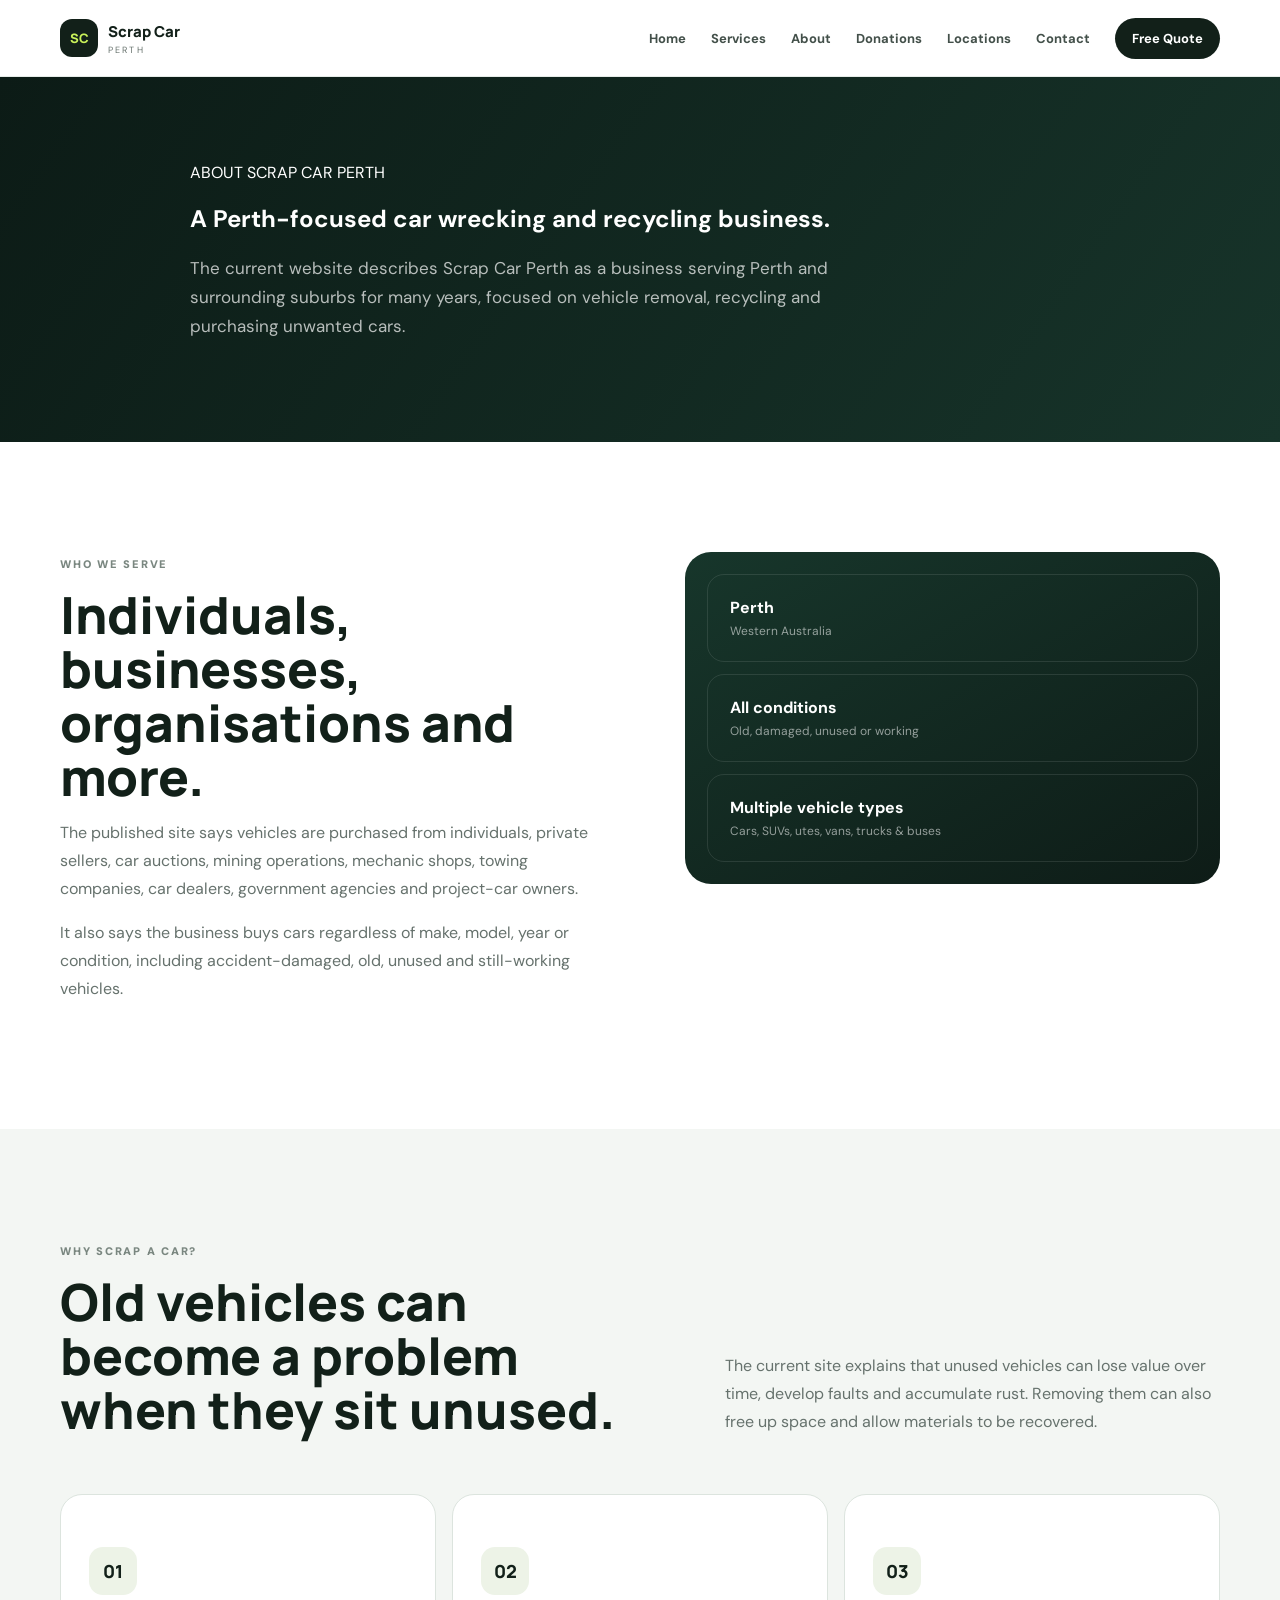
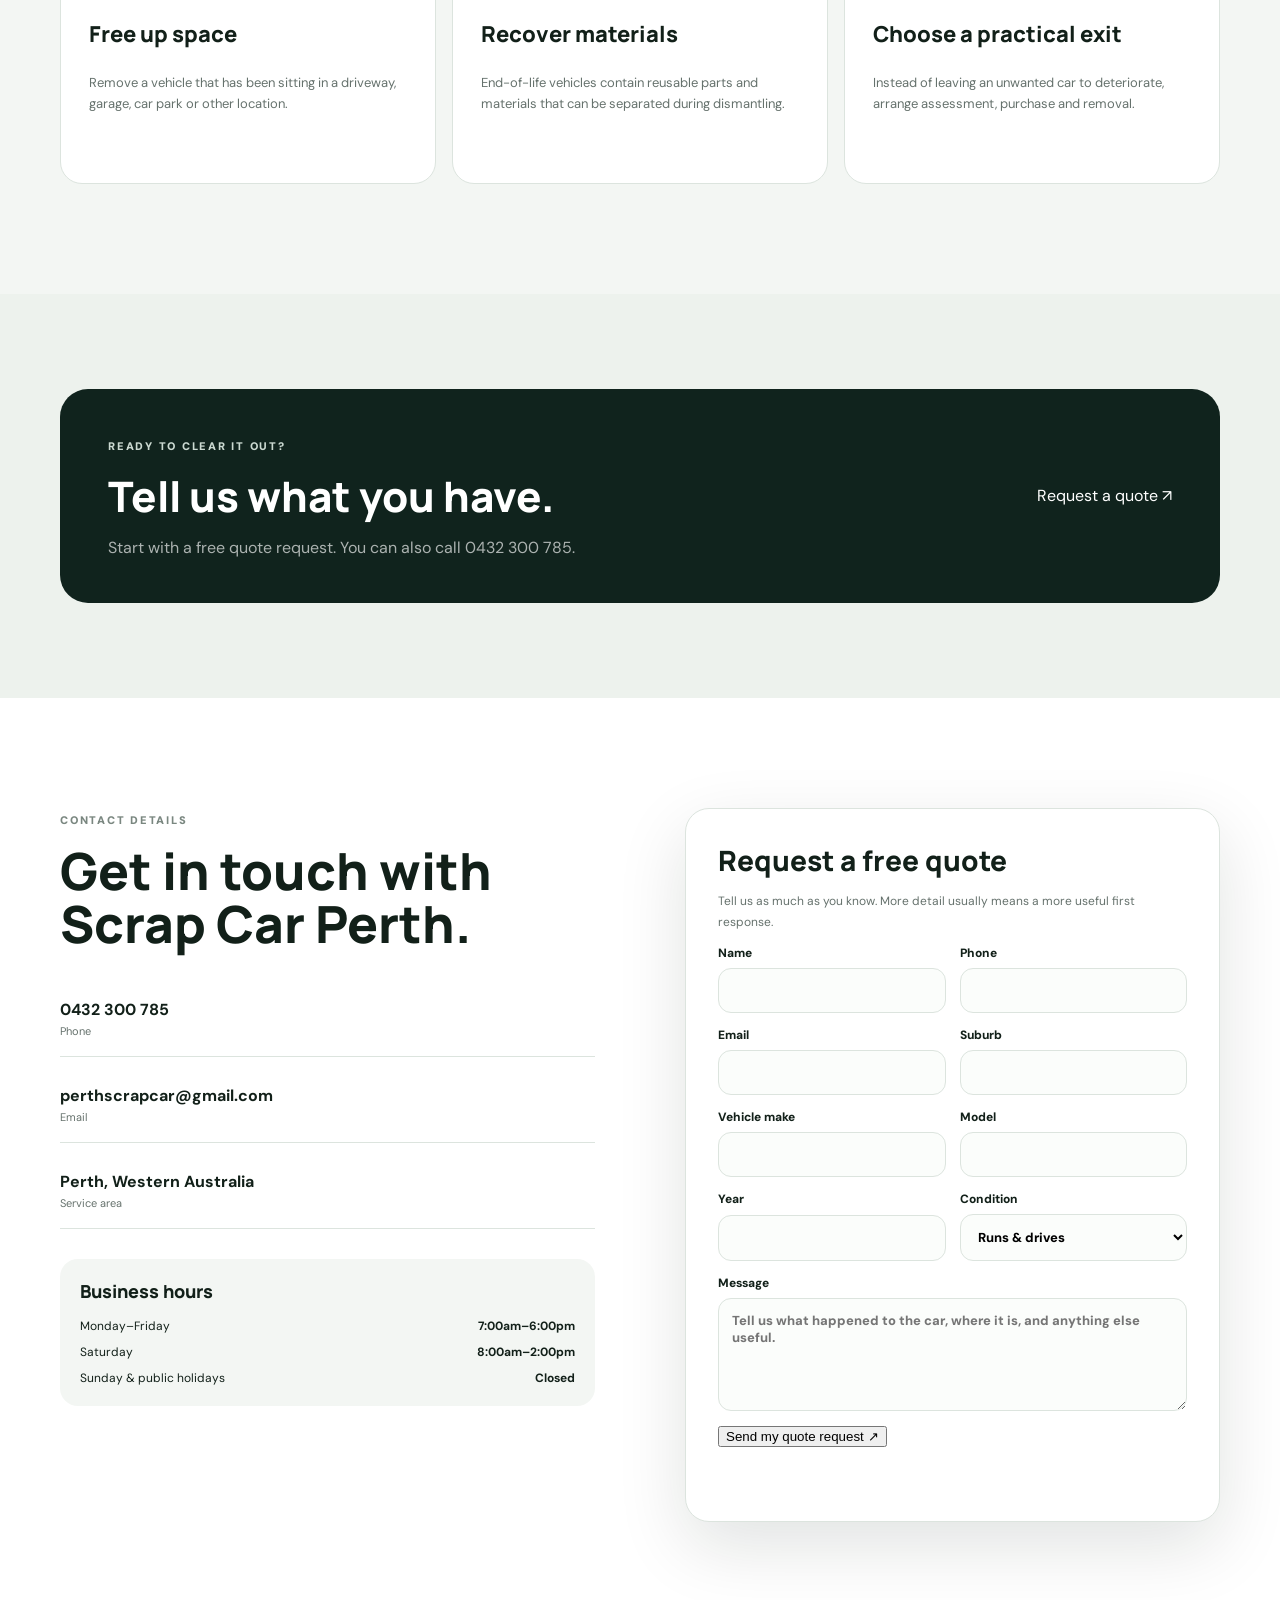
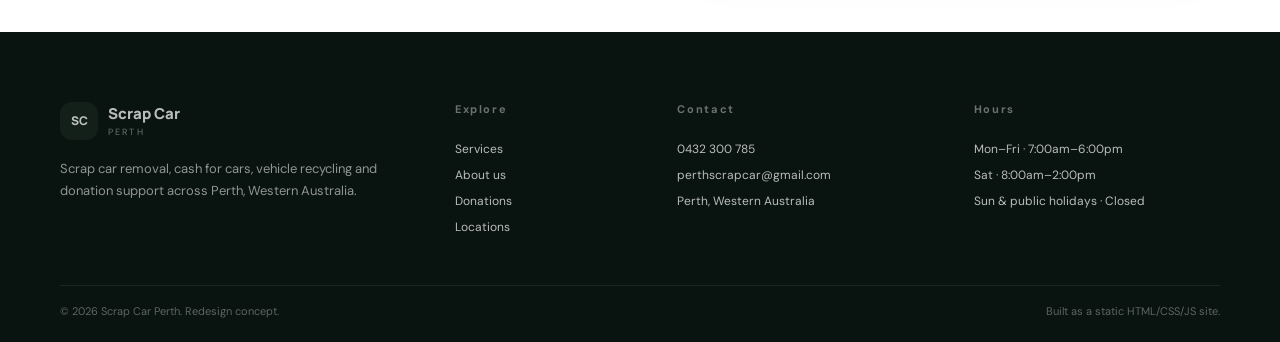
==== about.html @ 8a004c2f "Initial commit: Scrap Car Perth website Static multi-page site for cash-for-cars and car removal ser" ====
<!doctype html>
<html lang="en-AU">

<head>
    <meta charset="UTF-8">
    <meta name="viewport" content="width=device-width, initial-scale=1.0">
    <meta name="theme-color" content="#0f1d18">
    <link rel="preconnect" href="https://fonts.googleapis.com">
    <link rel="preconnect" href="https://fonts.gstatic.com" crossorigin>
    <link
        href="https://fonts.googleapis.com/css2?family=DM+Sans:wght@400;500;600;700&family=Manrope:wght@600;700;800&display=swap"
        rel="stylesheet">
    <link rel="stylesheet" href="styles.css">
    <title>About | Scrap Car Perth</title>
</head>

<body>
    <header class="header">
        <div class="container nav-wrap"><a class="logo" href="index.html"><span
                    class="logo-mark">SC</span><span><strong>Scrap Car</strong><small>PERTH</small></span></a><button
                class="menu-toggle" aria-label="Open navigation"
                aria-expanded="false"><span></span><span></span><span></span></button>
            <nav class="nav"><a href="index.html">Home</a><a href="services.html">Services</a><a
                    href="about.html">About</a><a href="donations.html">Donations</a><a
                    href="locations.html">Locations</a><a href="contact.html">Contact</a><a class="nav-cta"
                    href="contact.html#quote">Free Quote</a></nav>
        </div>
    </header>
    <section class="page-hero compact-hero">
        <div class="container page-hero-inner"><span class="kicker">ABOUT SCRAP CAR PERTH</span>
            <h1>A Perth-focused car wrecking and recycling business.</h1>
            <p>The current website describes Scrap Car Perth as a business serving Perth and surrounding suburbs for
                many years, focused on vehicle removal, recycling and purchasing unwanted cars.</p>
        </div>
    </section>
    <section class="section">
        <div class="container about-layout">
            <div><span class="eyebrow">WHO WE SERVE</span>
                <h2>Individuals, businesses, organisations and more.</h2>
                <p>The published site says vehicles are purchased from individuals, private sellers, car auctions,
                    mining operations, mechanic shops, towing companies, car dealers, government agencies and
                    project-car owners.</p>
                <p>It also says the business buys cars regardless of make, model, year or condition, including
                    accident-damaged, old, unused and still-working vehicles.</p>
            </div>
            <div class="about-card">
                <div class="mini-stat"><b>Perth</b><span>Western Australia</span></div>
                <div class="mini-stat"><b>All conditions</b><span>Old, damaged, unused or working</span></div>
                <div class="mini-stat"><b>Multiple vehicle types</b><span>Cars, SUVs, utes, vans, trucks & buses</span>
                </div>
            </div>
        </div>
    </section>
    <section class="section alt">
        <div class="container">
            <div class="section-head">
                <div><span class="eyebrow">WHY SCRAP A CAR?</span>
                    <h2>Old vehicles can become a problem when they sit unused.</h2>
                </div>
                <p>The current site explains that unused vehicles can lose value over time, develop faults and
                    accumulate rust. Removing them can also free up space and allow materials to be recovered.</p>
            </div>
            <div class="cards three">
                <article class="card reveal">
                    <div class="card-icon">01</div>
                    <h3>Free up space</h3>
                    <p>Remove a vehicle that has been sitting in a driveway, garage, car park or other location.</p>
                </article>
                <article class="card reveal delay-1">
                    <div class="card-icon">02</div>
                    <h3>Recover materials</h3>
                    <p>End-of-life vehicles contain reusable parts and materials that can be separated during
                        dismantling.</p>
                </article>
                <article class="card reveal delay-2">
                    <div class="card-icon">03</div>
                    <h3>Choose a practical exit</h3>
                    <p>Instead of leaving an unwanted car to deteriorate, arrange assessment, purchase and removal.</p>
                </article>
            </div>
        </div>
    </section>
    <section class="quote-callout">
        <div class="container callout">
            <div><span class="eyebrow light">READY TO CLEAR IT OUT?</span>
                <h2>Tell us what you have.</h2>
                <p>Start with a free quote request. You can also call 0432 300 785.</p>
            </div><a class="btn btn-light" href="contact.html#quote">Request a quote <span>↗</span></a>
        </div>
    </section>
    <section class="section" id="quote">
        <div class="container contact-layout">
            <div><span class="eyebrow">CONTACT DETAILS</span>
                <h2>Get in touch with Scrap Car Perth.</h2>
                <div class="contact-card-list"><a href="tel:+61432300785"><b>0432 300 785</b><span>Phone</span></a><a
                        href="mailto:perthscrapcar@gmail.com"><b>perthscrapcar@gmail.com</b><span>Email</span></a>
                    <div><b>Perth, Western Australia</b><span>Service area</span></div>
                </div>
                <div class="hours-card">
                    <h3>Business hours</h3>
                    <div><span>Monday–Friday</span><b>7:00am–6:00pm</b></div>
                    <div><span>Saturday</span><b>8:00am–2:00pm</b></div>
                    <div><span>Sunday & public holidays</span><b>Closed</b></div>
                </div>
            </div>
            <form class="form-card" action="https://formspree.io/f/meajkddd" method="POST"><input type="hidden"
                    name="form_type" value="Free quote">
                <h3>Request a free quote</h3>
                <p class="small">Tell us as much as you know. More detail usually means a more useful first response.
                </p>
                <div class="form-row"><label>Name<input required name="name"
                            autocomplete="name"></label><label>Phone<input required name="phone"
                            autocomplete="tel"></label></div>
                <div class="form-row"><label>Email<input type="email" name="email"
                            autocomplete="email"></label><label>Suburb<input required name="suburb"
                            autocomplete="address-level2"></label></div>
                <div class="form-row"><label>Vehicle make<input required name="make"></label><label>Model<input required
                            name="model"></label></div>
                <div class="form-row"><label>Year<input name="year" inputmode="numeric"></label><label>Condition<select
                            name="condition">
                            <option>Runs & drives</option>
                            <option>Runs but needs work</option>
                            <option>Does not run</option>
                            <option>Accident damaged</option>
                            <option>Scrap / end of life</option>
                            <option>Not sure</option>
                        </select></label></div><label>Message<textarea name="message" rows="5"
                        placeholder="Tell us what happened to the car, where it is, and anything else useful."></textarea></label><button
                    class="btn btn-primary submit-btn" type="submit">Send my quote request <span>↗</span></button>
                <p class="form-status" aria-live="polite"></p>
            </form>
        </div>
    </section>
    <footer class="footer">
        <div class="container footer-grid">
            <div><a class="logo footer-logo" href="index.html"><span class="logo-mark">SC</span><span><strong>Scrap
                            Car</strong><small>PERTH</small></span></a>
                <p>Scrap car removal, cash for cars, vehicle recycling and donation support across Perth, Western
                    Australia.</p>
            </div>
            <div>
                <h4>Explore</h4><a href="services.html">Services</a><a href="about.html">About us</a><a
                    href="donations.html">Donations</a><a href="locations.html">Locations</a>
            </div>
            <div>
                <h4>Contact</h4><a href="tel:+61432300785">0432 300 785</a><a
                    href="mailto:perthscrapcar@gmail.com">perthscrapcar@gmail.com</a><span>Perth, Western
                    Australia</span>
            </div>
            <div>
                <h4>Hours</h4><span>Mon–Fri · 7:00am–6:00pm</span><span>Sat · 8:00am–2:00pm</span><span>Sun & public
                    holidays · Closed</span>
            </div>
        </div>
        <div class="container footer-bottom"><span>© 2026 Scrap Car Perth. Redesign concept.</span><span>Built as a
                static HTML/CSS/JS site.</span></div>
    </footer>
    <div class="toast" id="toast"></div>
    <script src="script.js"></script>
</body>

</html>
---- styles.css ----
:root {
    --ink: #122019;
    --muted: #66726d;
    --line: #dce4de;
    --soft: #f3f6f3;
    --dark: #0c1814;
    --lime: #c9f15a;
    --accent: #ff6b35;
    --white: #fff;
    --shadow: 0 24px 70px rgba(12, 24, 20, .12)
}

* {
    box-sizing: border-box
}

html {
    scroll-behavior: smooth
}

body {
    margin: 0;
    font-family: "DM Sans", sans-serif;
    color: var(--ink);
    background: #fff
}

a {
    color: inherit;
    text-decoration: none
}

.container {
    width: min(1160px, calc(100% - 40px));
    margin: auto
}

.header {
    position: sticky;
    top: 0;
    z-index: 50;
    background: rgba(255, 255, 255, .9);
    backdrop-filter: blur(18px);
    border-bottom: 1px solid rgba(220, 228, 222, .7)
}

.nav-wrap {
    height: 76px;
    display: flex;
    align-items: center;
    justify-content: space-between
}

.logo {
    display: flex;
    align-items: center;
    gap: 10px
}

.logo-mark {
    width: 38px;
    height: 38px;
    border-radius: 12px;
    display: grid;
    place-items: center;
    background: var(--ink);
    color: var(--lime);
    font-family: Manrope;
    font-size: 13px;
    font-weight: 800
}

.logo strong,
.logo small {
    display: block
}

.logo strong {
    font: 800 15px Manrope
}

.logo small {
    font-size: 9px;
    letter-spacing: .24em;
    color: #68736e;
    margin-top: 2px
}

.nav {
    display: flex;
    align-items: center;
    gap: 25px;
    font-size: 13px;
    font-weight: 700
}

.nav a {
    color: #43504a
}

.nav a:hover {
    color: var(--ink)
}

.nav-cta {
    padding: 12px 17px;
    border-radius: 999px;
    background: var(--ink) !important;
    color: #fff !important
}

.menu-toggle {
    display: none;
    background: none;
    border: 0
}

.menu-toggle span {
    display: block;
    width: 25px;
    height: 2px;
    background: var(--ink);
    margin: 5px 0
}

/* =========================================================
   HERO SLIDER - FINAL
========================================================= */

.hero-slider {
    position: relative;
    width: 100%;
    height: 720px;
    min-height: 680px;
    overflow: hidden;
    isolation: isolate;
}

/* The layer containing all slides */
.hero-slider .slides {
    position: absolute;
    inset: 0;
    width: 100%;
    height: 100%;
}

/* Individual slides */
.hero-slider .slide {
    position: absolute !important;
    inset: 0;

    width: 100%;
    height: 100%;

    display: flex;
    align-items: center;

    opacity: 0;
    visibility: hidden;
    pointer-events: none;

    z-index: 1;

    background-image:
        linear-gradient(
            90deg,
            rgba(5, 18, 14, 0.88) 0%,
            rgba(5, 18, 14, 0.68) 42%,
            rgba(5, 18, 14, 0.28) 100%
        ),
        var(--bg);

    background-size: cover;
    background-position: center;
    background-repeat: no-repeat;

    transition:
        opacity 1s ease,
        visibility 1s ease;
}

/* Active slide */
.hero-slider .slide.active {
    opacity: 1;
    visibility: visible;
    pointer-events: auto;
    z-index: 2;
}


/* =========================================================
   HERO CONTENT
========================================================= */

.hero-slider .hero-content {
    position: relative;
    z-index: 5;

    width: min(1160px, calc(100% - 40px));

    padding-top: 100px;
    padding-bottom: 120px;

    color: #fff;
}

.hero-slider .kicker {
    display: inline-block;

    margin-bottom: 8px;

    color: rgba(255,255,255,.82);

    font-size: 11px;
    font-weight: 800;
    letter-spacing: .18em;
    text-transform: uppercase;
}

.hero-slider .hero-content h1 {
    max-width: 900px;

    margin: 20px 0;

    color: #fff;

    font: 800 clamp(48px, 6vw, 82px)/.98 Manrope, sans-serif;

    letter-spacing: -.045em;
}

.hero-slider .hero-content h1 em {
    color: var(--lime);
    font-style: normal;
}

.hero-slider .hero-content p {
    max-width: 700px;

    margin: 0;

    color: rgba(255,255,255,.78);

    font-size: 17px;
    line-height: 1.75;
}


/* =========================================================
   HERO CTA BUTTONS
========================================================= */

.hero-slider .hero-actions {
    display: flex;
    align-items: center;
    flex-wrap: wrap;

    gap: 12px;

    margin-top: 30px;
}

.hero-slider .hero-actions .btn {
    min-height: 50px;
}

.hero-slider .btn-primary {
    background: var(--lime);
    color: #102015;
    border-color: var(--lime);
}

.hero-slider .btn-primary:hover {
    background: #dcff7a;
    border-color: #dcff7a;
}

.hero-slider .btn-outline {
    color: #fff;

    border-color: rgba(255,255,255,.35);

    background: rgba(255,255,255,.08);

    backdrop-filter: blur(8px);
}

.hero-slider .btn-outline:hover {
    background: rgba(255,255,255,.16);
    border-color: rgba(255,255,255,.65);
}


/* =========================================================
   BOTTOM SLIDER CONTROLS
========================================================= */

.hero-slider .slider-controls {
    position: absolute;

    left: 50%;
    bottom: 30px;

    transform: translateX(-50%);

    width: min(1160px, calc(100% - 40px));

    z-index: 20;

    display: flex;
    align-items: center;

    gap: 12px;
}


/* Arrow buttons */

.hero-slider .slider-controls > button {
    width: 46px;
    height: 46px;

    flex: 0 0 46px;

    display: grid;
    place-items: center;

    padding: 0;

    border: 1px solid rgba(255,255,255,.35);
    border-radius: 50%;

    background: rgba(0,0,0,.28);

    color: #fff;

    font-size: 18px;
    line-height: 1;

    cursor: pointer;

    backdrop-filter: blur(10px);

    transition:
        transform .25s ease,
        background .25s ease,
        border-color .25s ease,
        color .25s ease;
}

.hero-slider .slider-controls > button:hover {
    transform: scale(1.08);

    background: var(--lime);

    border-color: var(--lime);

    color: var(--ink);
}

.hero-slider .slider-controls > button:active {
    transform: scale(.94);
}


/* =========================================================
   DOTS
========================================================= */

.hero-slider .dots {
    display: flex;
    align-items: center;
    gap: 7px;
}

.hero-slider .dots .dot {
    width: 28px !important;
    height: 4px !important;

    min-width: 28px;

    padding: 0;

    border: 0 !important;

    border-radius: 999px !important;

    background: rgba(255,255,255,.3) !important;

    cursor: pointer;

    opacity: 1;

    transition:
        width .3s ease,
        background .3s ease,
        opacity .3s ease;
}

.hero-slider .dots .dot:hover {
    background: rgba(255,255,255,.65) !important;
}

.hero-slider .dots .dot.active {
    width: 46px !important;

    background: var(--lime) !important;
}


/* =========================================================
   SLIDE COUNTER
========================================================= */

.hero-slider .slide-count {
    margin-left: auto;

    color: rgba(255,255,255,.6);

    font-size: 12px;

    letter-spacing: .08em;
}

.hero-slider .slide-count b {
    color: #fff;
    font-weight: 800;
}


/* =========================================================
   SUBTLE IMAGE ZOOM
========================================================= */

.hero-slider .slide.active {
    animation: heroFadeIn 1s ease both;
}

@keyframes heroFadeIn {
    from {
        opacity: 0;
        transform: scale(1.015);
    }

    to {
        opacity: 1;
        transform: scale(1);
    }
}


/* =========================================================
   MOBILE
========================================================= */

@media (max-width: 768px) {

    .hero-slider {
        height: 700px;
        min-height: 700px;
    }

    .hero-slider .slide {
        background-position: center;
    }

    .hero-slider .hero-content {
        padding-top: 90px;
        padding-bottom: 130px;
    }

    .hero-slider .hero-content h1 {
        max-width: 620px;

        font-size: clamp(42px, 11vw, 62px);

        letter-spacing: -.04em;
    }

    .hero-slider .hero-content p {
        font-size: 15px;
        line-height: 1.65;
    }

    .hero-slider .slider-controls {
        bottom: 22px;
    }

    .hero-slider .slider-controls > button {
        width: 40px;
        height: 40px;

        flex-basis: 40px;
    }

    .hero-slider .dots .dot {
        width: 20px !important;
        min-width: 20px;
    }

    .hero-slider .dots .dot.active {
        width: 34px !important;
    }
}

.slide-count {
    margin-left: 12px;
    font-size: 11px;
    color: rgba(255, 255, 255, .65)
}

.trust-band {
    background: var(--lime)
}

.trust-grid {
    display: grid;
    grid-template-columns: repeat(4, 1fr);
    padding: 21px 0
}

.trust-grid>div {
    padding: 4px 18px;
    border-right: 1px solid rgba(18, 32, 25, .14)
}

.trust-grid>div:last-child {
    border: 0
}

.trust-grid b,
.trust-grid span {
    display: block
}

.trust-grid b {
    font: 800 14px Manrope
}

.trust-grid span {
    font-size: 11px;
    color: #4c5c52;
    margin-top: 4px
}

.section {
    padding: 110px 0
}

.section.alt {
    background: var(--soft)
}

.section-head {
    display: grid;
    grid-template-columns: 1.1fr .9fr;
    gap: 60px;
    align-items: end;
    margin-bottom: 42px
}

.section-head h2,
.split-copy h2,
.donation-home h2,
.form-intro h2,
.contact-layout h2,
.about-layout h2,
.donation-copy h2 {
    font: 800 clamp(36px, 4vw, 55px)/1.05 Manrope;
    margin: 15px 0
}

.section-head p,
.split-copy p,
.donation-home p,
.contact-layout p,
.about-layout p,
.donation-copy p {
    color: var(--muted);
    line-height: 1.75
}

.eyebrow {
    font-size: 11px;
    letter-spacing: .16em;
    font-weight: 900;
    color: #7a8780
}

.eyebrow.light {
    color: #cbd9d1
}

.cards {
    display: grid;
    gap: 16px
}

.cards.four {
    grid-template-columns: repeat(4, 1fr)
}

.cards.three {
    grid-template-columns: repeat(3, 1fr)
}

.card {
    padding: 28px;
    border: 1px solid var(--line);
    border-radius: 22px;
    background: #fff;
    min-height: 290px;
    display: flex;
    flex-direction: column;
    transition: .3s
}

.card:hover {
    transform: translateY(-6px);
    box-shadow: var(--shadow)
}

.number {
    font-size: 10px;
    font-weight: 900;
    color: #88938d
}

.card-icon {
    width: 48px;
    height: 48px;
    border-radius: 14px;
    background: #edf3e7;
    display: grid;
    place-items: center;
    font: 800 18px Manrope;
    margin: 24px 0
}

.card h3 {
    font: 800 22px Manrope;
    margin: 0 0 10px
}

.card p {
    font-size: 13px;
    line-height: 1.65;
    color: var(--muted)
}

.card a {
    margin-top: auto;
    font-size: 12px;
    font-weight: 800
}

.feature-split {
    padding: 110px 0
}

.dark {
    background: var(--dark);
    color: #fff
}

.split {
    display: grid;
    grid-template-columns: 1fr 1fr;
    gap: 90px;
    align-items: center
}

.steps {
    display: grid;
    gap: 15px
}

.steps>div {
    padding: 22px;
    border: 1px solid rgba(255, 255, 255, .12);
    border-radius: 18px;
    background: rgba(255, 255, 255, .03);
    display: grid;
    grid-template-columns: 45px 1fr;
    gap: 12px
}

.steps b {
    width: 36px;
    height: 36px;
    display: grid;
    place-items: center;
    border-radius: 12px;
    background: var(--lime);
    color: var(--ink);
    font: 800 12px Manrope
}

.steps strong {
    font: 800 17px Manrope
}

.steps span {
    grid-column: 2;
    color: rgba(255, 255, 255, .55);
    font-size: 12px;
    line-height: 1.55
}

.donation-home {
    display: grid;
    grid-template-columns: 1fr 1fr;
    gap: 90px;
    align-items: center
}

.donation-art {
    height: 420px;
    border-radius: 30px;
    background: radial-gradient(circle at 50% 45%, rgba(201, 241, 90, .25), transparent 35%), linear-gradient(145deg, #10251e, #18352a);
    position: relative;
    overflow: hidden;
    display: grid;
    place-items: center
}

.donation-art .heart,
.heart-large {
    font-size: 120px;
    color: var(--lime);
    text-shadow: 0 0 70px rgba(201, 241, 90, .25);
    animation: pulse 2.8s ease-in-out infinite
}

.donation-art>span {
    position: absolute;
    bottom: 23px;
    left: 23px;
    color: rgba(255, 255, 255, .55);
    font-size: 10px;
    letter-spacing: .18em
}

.faq-home {
    background: var(--soft)
}

.section-head.compact {
    margin-bottom: 26px
}

.text-link {
    font-weight: 800;
    font-size: 13px;
    justify-self: end
}

.faq-grid {
    max-width: 850px
}

.faq-grid details {
    border-top: 1px solid var(--line);
    padding: 22px 0
}

.faq-grid details:last-child {
    border-bottom: 1px solid var(--line)
}

summary {
    cursor: pointer;
    font: 800 17px Manrope;
    list-style: none
}

.faq-grid p {
    color: var(--muted);
    line-height: 1.7;
    font-size: 13px
}

.page-hero {
    padding: 100px 0;
    background: linear-gradient(125deg, #0c1b16, #17342a);
    color: #fff
}

.page-hero-inner {
    max-width: 900px
}

.page-hero p {
    max-width: 720px;
    color: rgba(255, 255, 255, .7);
    font-size: 17px;
    line-height: 1.7
}

.compact-hero {
    padding: 85px 0
}

.service-detail {
    display: grid;
    grid-template-columns: 1fr 1fr;
    gap: 75px;
    align-items: center
}

.service-detail.reverse .service-image {
    order: 2
}

.service-image {
    min-height: 440px;
    border-radius: 28px;
    background-image: linear-gradient(125deg, rgba(11, 25, 19, .18), rgba(11, 25, 19, .52)), var(--bg);
    background-size: cover;
    background-position: center;
    box-shadow: var(--shadow)
}

.service-copy h2 {
    font: 800 44px/1.08 Manrope;
    margin: 15px 0
}

.service-copy p {
    color: var(--muted);
    line-height: 1.75
}

.check-list {
    list-style: none;
    padding: 0;
    display: grid;
    gap: 10px;
    margin: 26px 0 0
}

.check-list li:before {
    content: '✓';
    display: inline-grid;
    place-items: center;
    width: 22px;
    height: 22px;
    border-radius: 50%;
    background: #eaf5c8;
    margin-right: 10px;
    font-size: 11px;
    font-weight: 900
}

.pill-grid {
    display: flex;
    gap: 9px;
    flex-wrap: wrap;
    margin-top: 20px
}

.pill-grid span {
    padding: 10px 13px;
    background: #eef2ee;
    border-radius: 999px;
    font-size: 12px;
    font-weight: 800
}

.pill-grid.big span {
    padding: 14px 18px
}

.process-box,
.quote-callout {
    padding: 95px 0;
    background: #edf2ed
}

.timeline {
    display: grid;
    grid-template-columns: repeat(4, 1fr);
    gap: 14px
}

.timeline>div {
    padding: 25px;
    border-radius: 20px;
    background: #fff;
    border: 1px solid var(--line)
}

.timeline b {
    font: 800 14px Manrope;
    color: #7b897f
}

.timeline h3 {
    font: 800 22px Manrope;
    margin: 35px 0 8px
}

.timeline p {
    margin: 0;
    color: var(--muted);
    font-size: 13px;
    line-height: 1.6
}

.about-layout,
.donation-story,
.contact-layout {
    display: grid;
    grid-template-columns: 1fr 1fr;
    gap: 90px;
    align-items: start
}

.about-layout p {
    max-width: 720px
}

.about-card {
    background: linear-gradient(150deg, #17362b, #0e1c17);
    border-radius: 26px;
    padding: 22px;
    color: #fff;
    display: grid;
    gap: 12px
}

.mini-stat {
    padding: 22px;
    border: 1px solid rgba(255, 255, 255, .1);
    border-radius: 17px
}

.mini-stat b,
.mini-stat span {
    display: block
}

.mini-stat span {
    color: rgba(255, 255, 255, .55);
    font-size: 12px;
    margin-top: 5px
}

.callout {
    display: flex;
    justify-content: space-between;
    align-items: center;
    gap: 30px;
    background: #10231d;
    color: #fff;
    border-radius: 28px;
    padding: 45px 48px
}

.callout h2 {
    font: 800 42px Manrope;
    margin: 12px 0
}

.callout p {
    color: rgba(255, 255, 255, .65);
    margin: 0
}

.donation-hero {
    background: linear-gradient(125deg, #152e25, #0a1712), url('https://images.unsplash.com/photo-1551830820-330a71b99659?auto=format&fit=crop&w=2000&q=85') center/cover
}

.donation-feature {
    min-height: 500px;
    border-radius: 30px;
    background: radial-gradient(circle at 30% 30%, rgba(201, 241, 90, .2), transparent 35%), linear-gradient(145deg, #17382b, #0c1712);
    color: #fff;
    padding: 46px;
    display: flex;
    flex-direction: column;
    justify-content: flex-end;
    overflow: hidden
}

.donation-feature span {
    color: var(--lime);
    font-size: 11px;
    letter-spacing: .16em;
    font-weight: 900
}

.donation-feature h2 {
    font: 800 40px/1.08 Manrope;
    max-width: 520px
}

.donation-copy {
    padding-top: 30px
}

.notice {
    margin-top: 25px;
    padding: 18px;
    border-left: 3px solid var(--lime);
    background: #f2f6ef;
    display: grid;
    gap: 4px
}

.notice span {
    font-size: 12px;
    color: var(--muted);
    line-height: 1.6
}

.form-section {
    display: grid;
    grid-template-columns: .8fr 1.2fr;
    gap: 70px
}

.form-card {
    padding: 32px;
    border: 1px solid var(--line);
    border-radius: 24px;
    background: #fff;
    box-shadow: var(--shadow)
}

.form-card h3 {
    font: 800 28px Manrope;
    margin: 0 0 8px
}

.form-card .small {
    font-size: 12px;
    color: var(--muted)
}

.form-row {
    display: grid;
    grid-template-columns: 1fr 1fr;
    gap: 14px
}

.form-card label {
    display: grid;
    gap: 7px;
    font-size: 12px;
    font-weight: 800;
    margin-bottom: 14px
}

.form-card input,
.form-card select,
.form-card textarea {
    font: inherit;
    font-size: 13px;
    border: 1px solid var(--line);
    border-radius: 13px;
    padding: 13px;
    background: #fbfdfb;
    outline: none
}

.form-card input:focus,
.form-card select:focus,
.form-card textarea:focus {
    border-color: #98ad9e;
    box-shadow: 0 0 0 4px rgba(201, 241, 90, .2)
}

.form-status {
    min-height: 18px;
    font-size: 12px;
    color: var(--muted)
}

.location-grid {
    display: grid;
    grid-template-columns: repeat(4, 1fr);
    gap: 14px
}

.location-pill {
    padding: 22px;
    border: 1px solid var(--line);
    border-radius: 18px;
    background: #fff
}

.location-pill span {
    font-size: 20px
}

.location-pill strong,
.location-pill small {
    display: block
}

.location-pill strong {
    margin-top: 15px;
    font: 800 16px Manrope
}

.location-pill small {
    margin-top: 4px;
    color: var(--muted);
    font-size: 11px
}

.map-panel {
    padding: 95px 0;
    background: #10231d;
    color: #fff
}

.map-grid {
    display: grid;
    grid-template-columns: 1fr 1fr;
    gap: 70px;
    align-items: center
}

.map-faux {
    height: 400px;
    border-radius: 28px;
    background: radial-gradient(circle at 40% 45%, rgba(201, 241, 90, .15), transparent 35%), repeating-linear-gradient(45deg, rgba(255, 255, 255, .04) 0 1px, transparent 1px 60px), repeating-linear-gradient(-45deg, rgba(255, 255, 255, .03) 0 1px, transparent 1px 80px), #163329;
    position: relative;
    overflow: hidden
}

.map-faux:before {
    content: '';
    position: absolute;
    inset: 15% 8%;
    border: 1px dashed rgba(255, 255, 255, .18);
    border-radius: 45% 55% 50% 40%
}

.map-dot {
    position: absolute;
    width: 13px;
    height: 13px;
    border-radius: 50%;
    background: var(--lime);
    box-shadow: 0 0 0 7px rgba(201, 241, 90, .12)
}

.map-dot.one {
    left: 52%;
    top: 44%
}

.map-dot.two {
    left: 35%;
    top: 35%
}

.map-dot.three {
    left: 67%;
    top: 30%
}

.map-dot.four {
    left: 46%;
    top: 67%
}

.map-label {
    position: absolute;
    bottom: 22px;
    left: 22px;
    font: 800 12px Manrope;
    letter-spacing: .2em;
    color: rgba(255, 255, 255, .55)
}

.contact-layout {
    align-items: start
}

.contact-card-list {
    display: grid;
    gap: 10px;
    margin: 30px 0
}

.contact-card-list>a,
.contact-card-list>div {
    display: flex;
    flex-direction: column;
    padding: 18px 0;
    border-bottom: 1px solid var(--line)
}

.contact-card-list span {
    font-size: 11px;
    color: var(--muted);
    margin-top: 4px
}

.hours-card {
    padding: 20px;
    border-radius: 18px;
    background: var(--soft);
    display: grid;
    gap: 10px
}

.hours-card h3 {
    font: 800 18px Manrope;
    margin: 0 0 5px
}

.hours-card div {
    display: flex;
    justify-content: space-between;
    gap: 20px;
    font-size: 12px
}

.footer {
    background: #09130f;
    color: #fff;
    padding: 70px 0 24px
}

.footer-grid {
    display: grid;
    grid-template-columns: 1.4fr .7fr 1fr 1fr;
    gap: 50px
}

.footer-logo {
    margin-bottom: 18px
}

.footer p {
    color: rgba(255, 255, 255, .55);
    line-height: 1.7;
    max-width: 350px;
    font-size: 13px
}

.footer h4 {
    font-size: 11px;
    letter-spacing: .15em;
    color: rgba(255, 255, 255, .4);
    margin: 0 0 15px
}

.footer-grid>div:not(:first-child) {
    display: grid;
    align-content: start;
    gap: 10px
}

.footer-grid a,
.footer-grid span {
    font-size: 12px;
    color: rgba(255, 255, 255, .72)
}

.footer-grid a:hover {
    color: var(--lime)
}

.footer-bottom {
    border-top: 1px solid rgba(255, 255, 255, .08);
    margin-top: 50px;
    padding-top: 18px;
    display: flex;
    justify-content: space-between;
    font-size: 11px;
    color: rgba(255, 255, 255, .35)
}

.toast {
    position: fixed;
    right: 18px;
    bottom: 18px;
    padding: 14px 17px;
    border-radius: 12px;
    background: #101914;
    color: #fff;
    opacity: 0;
    transform: translateY(12px);
    pointer-events: none;
    transition: .3s;
    z-index: 100
}

.toast.show {
    opacity: 1;
    transform: none
}

.reveal {
    opacity: 0;
    transform: translateY(22px);
    transition: .75s
}

.reveal.visible {
    opacity: 1;
    transform: none
}

.delay-1 {
    transition-delay: .08s
}

.delay-2 {
    transition-delay: .16s
}

.delay-3 {
    transition-delay: .24s
}

@keyframes pulse {

    0%,
    100% {
        transform: scale(1)
    }

    50% {
        transform: scale(1.06)
    }
}

@media(max-width:1000px) {
    .nav {
        gap: 14px
    }

    .cards.four {
        grid-template-columns: 1fr 1fr
    }

    .section-head,
    .split,
    .donation-home,
    .service-detail,
    .about-layout,
    .donation-story,
    .form-section,
    .contact-layout,
    .map-grid {
        grid-template-columns: 1fr;
        gap: 35px
    }

    .service-detail.reverse .service-image {
        order: 0
    }

    .timeline {
        grid-template-columns: 1fr 1fr
    }

    .location-grid {
        grid-template-columns: 1fr 1fr
    }

    .trust-grid {
        grid-template-columns: 1fr 1fr
    }

    .footer-grid {
        grid-template-columns: 1fr 1fr
    }
}

@media(max-width:720px) {
    .container {
        width: min(100% - 28px, 1160px)
    }

    .nav {
        position: absolute;
        top: 75px;
        left: 14px;
        right: 14px;
        display: none;
        flex-direction: column;
        align-items: stretch;
        background: #fff;
        padding: 16px;
        border-radius: 18px;
        box-shadow: var(--shadow);
        border: 1px solid var(--line)
    }

    .nav.open {
        display: flex
    }

    .menu-toggle {
        display: block
    }

    .hero-slider {
        min-height: 650px
    }

    .hero-content {
        padding: 100px 0 150px
    }

    .hero-content h1,
    .page-hero h1 {
        font-size: 52px
    }

    .hero-content p {
        font-size: 16px
    }

    .cards.four,
    .cards.three,
    .timeline,
    .location-grid,
    .trust-grid,
    .footer-grid,
    .form-row {
        grid-template-columns: 1fr
    }

    .trust-grid>div {
        border-right: 0;
        border-bottom: 1px solid rgba(18, 32, 25, .12);
        padding: 11px 0
    }

    .donation-art,
    .donation-feature,
    .map-faux {
        min-height: 330px
    }
    .donations-image {
height: 100%;
width: 100%;
object-fit: cover;
display: block;
    }

    .section {
        padding: 82px 0
    }

    .callout {
        flex-direction: column;
        align-items: flex-start;
        padding: 32px
    }

    .footer-bottom {
        flex-direction: column;
        gap: 8px
    }

    .slider-controls {
        bottom: 18px
    }
}

/* =========================================================
   HERO BUTTON FIX
========================================================= */

/* All hero CTA buttons */
.hero-slider .hero-actions .btn {
    display: inline-flex !important;

    align-items: center !important;
    justify-content: center !important;

    width: auto !important;
    height: auto !important;
    min-height: 50px !important;

    padding: 14px 20px !important;

    border-radius: 999px !important;
    border-width: 1px !important;
    border-style: solid !important;

    line-height: 1 !important;
    vertical-align: middle !important;

    text-align: center !important;
    white-space: nowrap;

    box-sizing: border-box !important;
}

/* Primary hero button */
.hero-slider .hero-actions .btn-primary {
    background: var(--lime) !important;
    color: #102015 !important;
    border-color: var(--lime) !important;
}

/* Outline hero button */
.hero-slider .hero-actions .btn-outline {
    background: rgba(255, 255, 255, 0.08) !important;
    color: #fff !important;
    border-color: rgba(255, 255, 255, 0.35) !important;
}

/* Arrow inside CTA buttons */
.hero-slider .hero-actions .btn span {
    display: inline-flex !important;
    align-items: center !important;
    justify-content: center !important;

    line-height: 1 !important;
}

/* Slider arrow controls */
.hero-slider .slider-controls > button {
    width: 46px !important;
    height: 46px !important;
    min-width: 46px !important;
    min-height: 46px !important;

    max-width: 46px !important;
    max-height: 46px !important;

    padding: 0 !important;
    margin: 0 !important;

    display: flex !important;
    align-items: center !important;
    justify-content: center !important;

    border-radius: 50% !important;

    box-sizing: border-box !important;

    line-height: 1 !important;
    text-align: center !important;
}

/* Make the arrow itself perfectly centered */
.hero-slider .slider-controls > button::first-letter {
    line-height: 1;
}
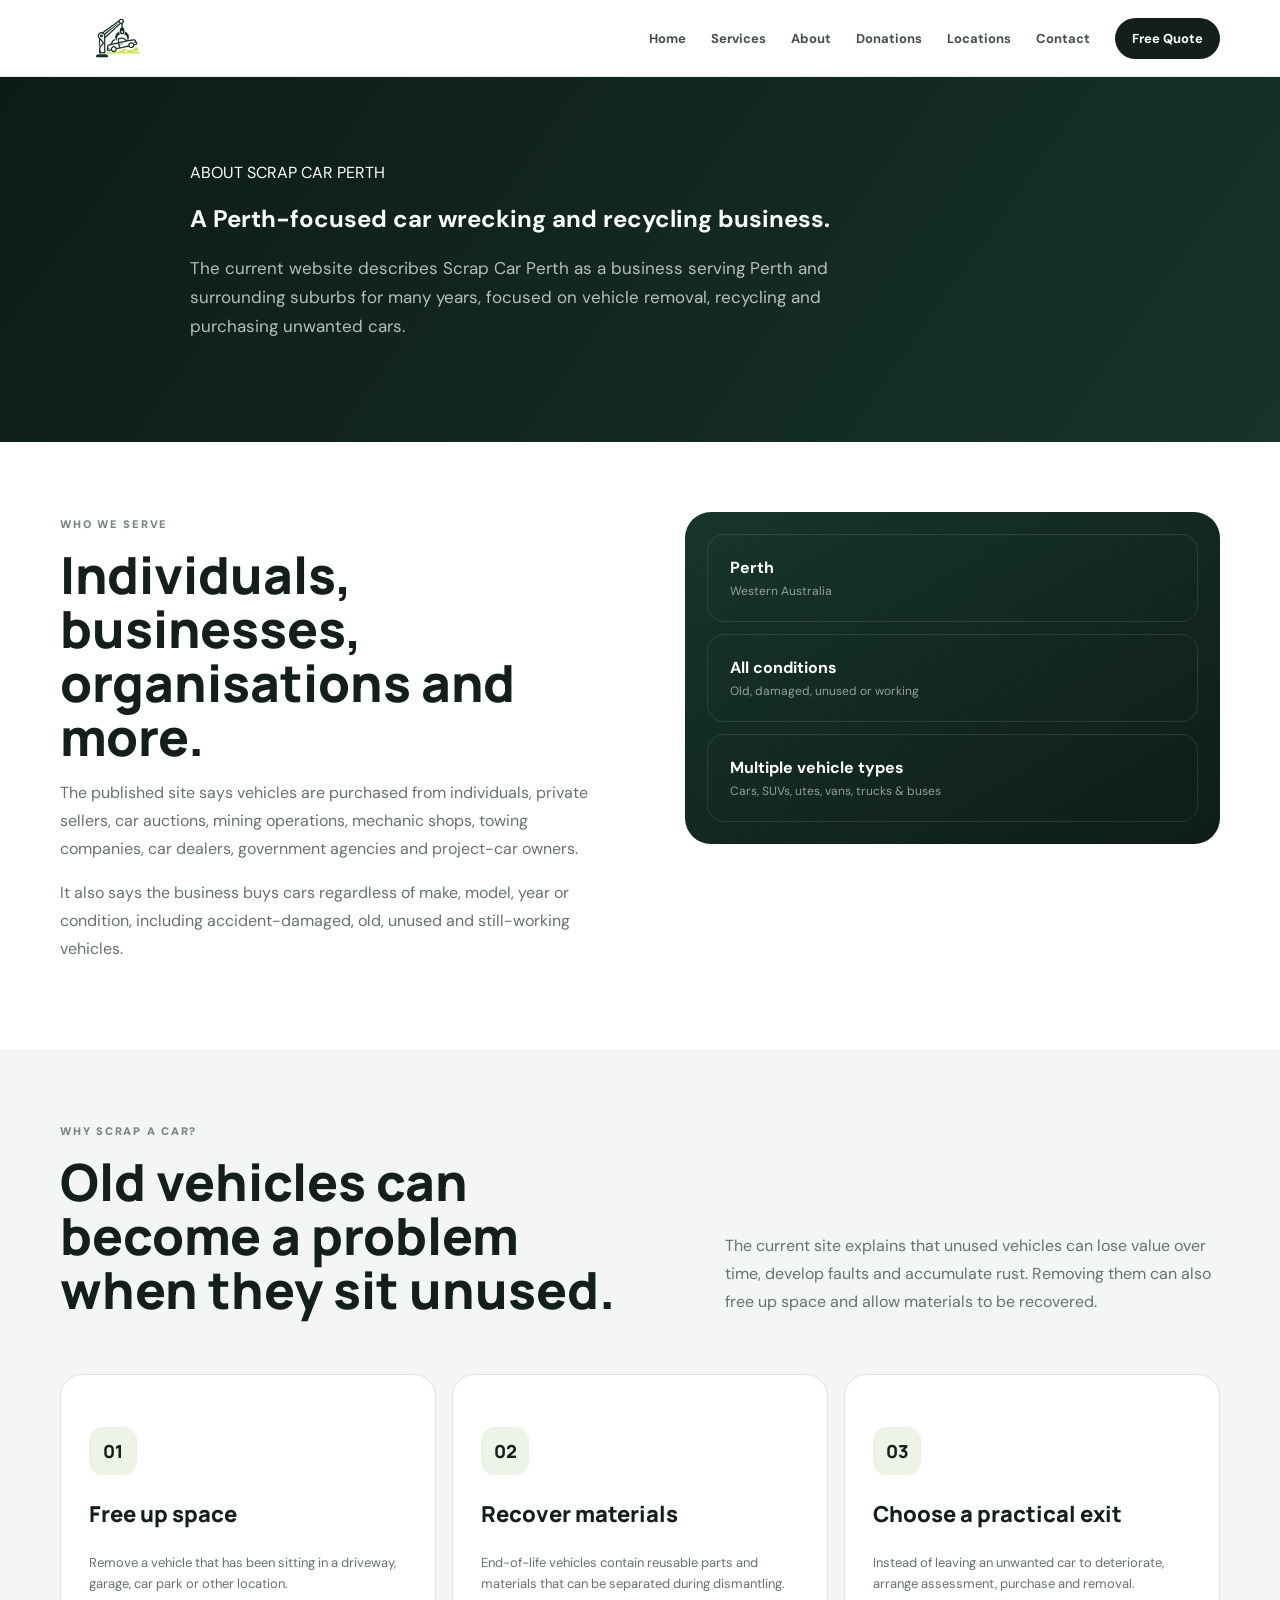
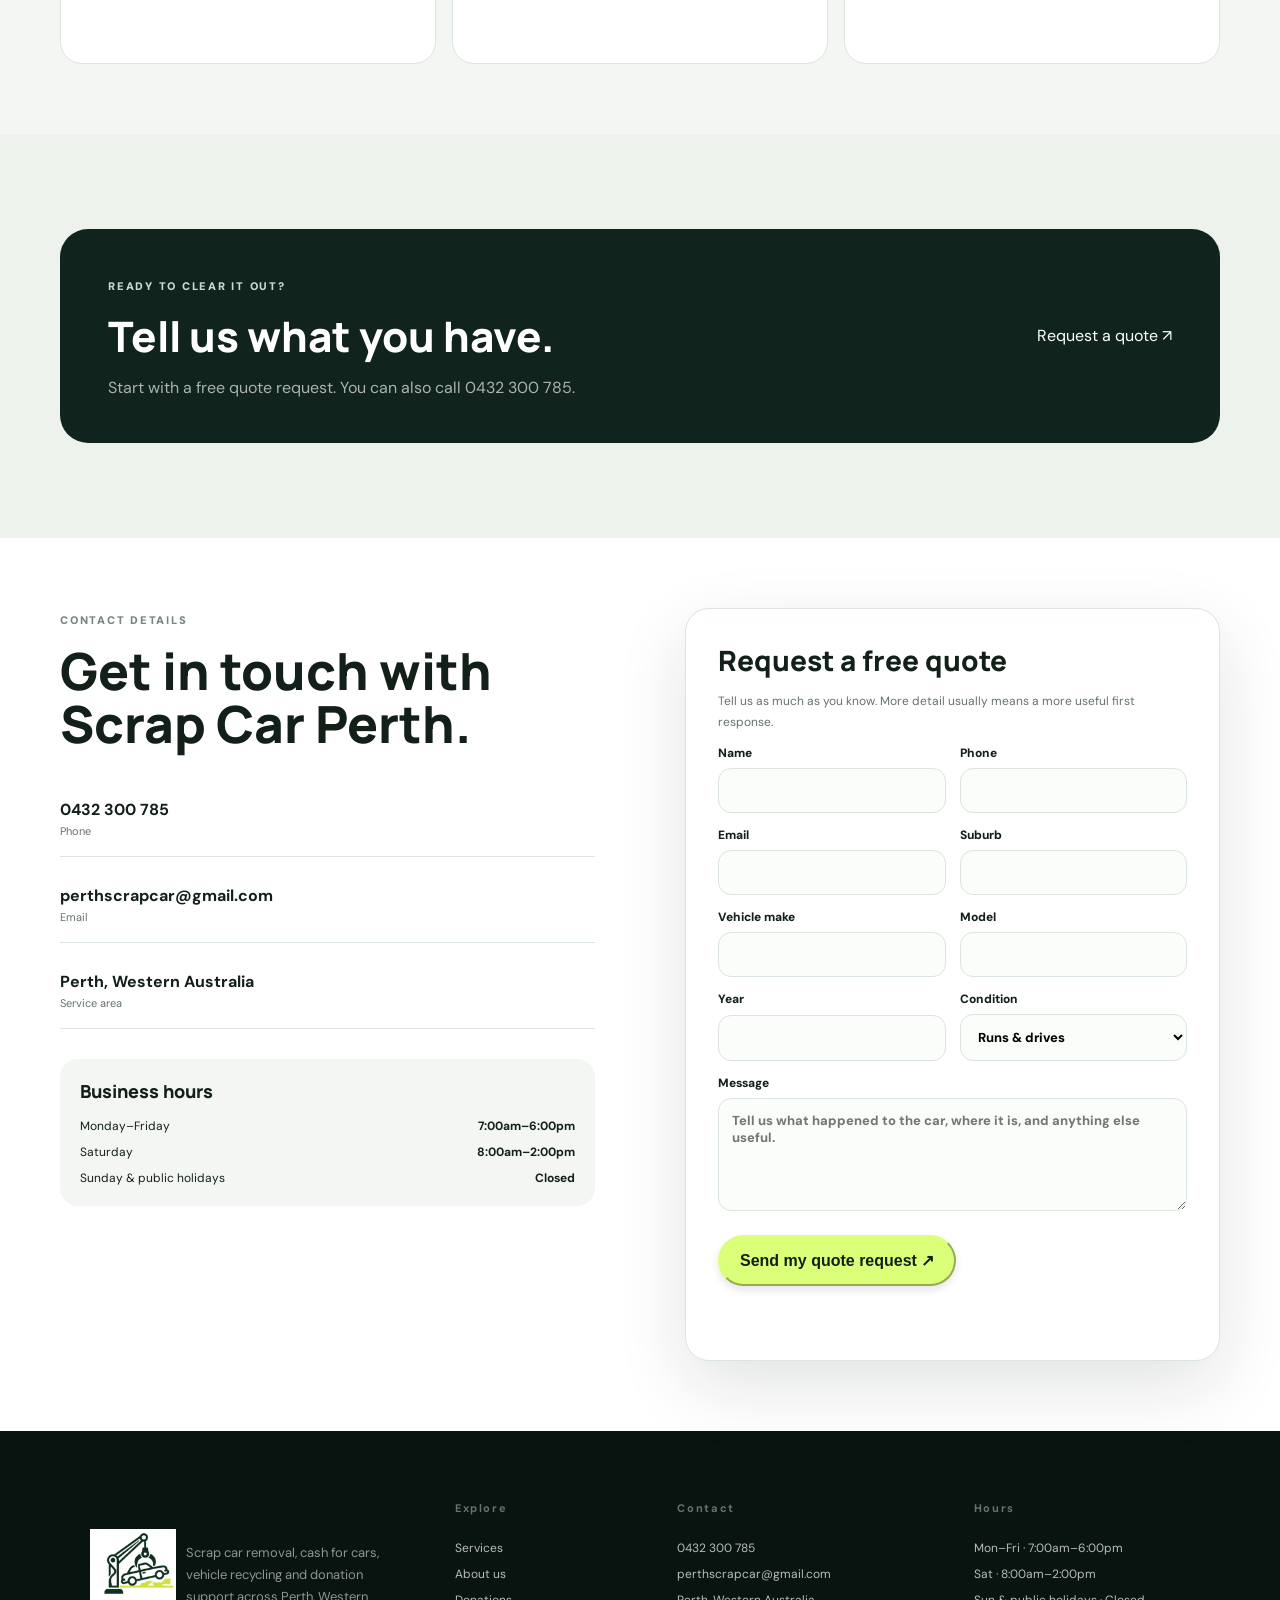
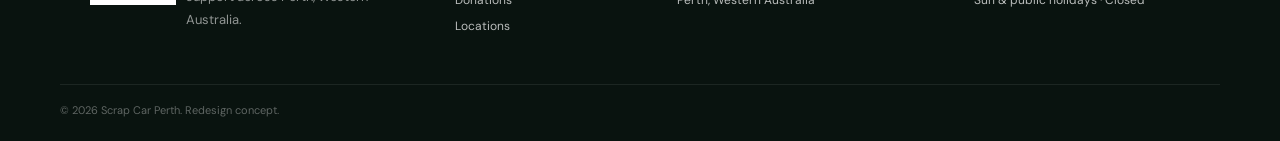
==== commit ed66eabd: "logo" ====
--- a/about.html
+++ b/about.html
@@ -16,10 +16,12 @@
 
 <body>
     <header class="header">
-        <div class="container nav-wrap"><a class="logo" href="index.html"><span
-                    class="logo-mark">SC</span><span><strong>Scrap Car</strong><small>PERTH</small></span></a><button
-                class="menu-toggle" aria-label="Open navigation"
-                aria-expanded="false"><span></span><span></span><span></span></button>
+        <div class="container nav-wrap"><a class="logo" href="index.html">
+         <img src="images/logo.png" class="logo" alt="">
+        </a>
+                    
+                    <button class="menu-toggle" aria-label="Open navigation" aria-expanded="false"><span></span><span></span><span></span></button>
+
             <nav class="nav"><a href="index.html">Home</a><a href="services.html">Services</a><a
                     href="about.html">About</a><a href="donations.html">Donations</a><a
                     href="locations.html">Locations</a><a href="contact.html">Contact</a><a class="nav-cta"
@@ -133,10 +135,15 @@
     </section>
     <footer class="footer">
         <div class="container footer-grid">
-            <div><a class="logo footer-logo" href="index.html"><span class="logo-mark">SC</span><span><strong>Scrap
-                            Car</strong><small>PERTH</small></span></a>
-                <p>Scrap car removal, cash for cars, vehicle recycling and donation support across Perth, Western
-                    Australia.</p>
+            <div class="container nav-wrap">
+                <a class="logo" href="index.html">
+
+                    <img src="images/logo2.png" class="logo-footer " alt="">
+                    
+                    <p class="text_footer">Scrap car removal, cash for cars, vehicle recycling and donation support across Perth, Western
+                        Australia.</p>
+                </a> 
+                
             </div>
             <div>
                 <h4>Explore</h4><a href="services.html">Services</a><a href="about.html">About us</a><a
@@ -152,8 +159,7 @@
                     holidays · Closed</span>
             </div>
         </div>
-        <div class="container footer-bottom"><span>© 2026 Scrap Car Perth. Redesign concept.</span><span>Built as a
-                static HTML/CSS/JS site.</span></div>
+        <div class="container footer-bottom"><span>© 2026 Scrap Car Perth. Redesign concept.</div>
     </footer>
     <div class="toast" id="toast"></div>
     <script src="script.js"></script>
--- a/styles.css
+++ b/styles.css
@@ -53,10 +53,29 @@
 
 .logo {
     display: flex;
-    align-items: center;
-    gap: 10px
-}
-
+    /* align-items: center; */
+    gap: 10px;
+    height: 100%;
+   
+    width: auto;
+    padding-left: 10px;
+
+}
+.logo-footer {
+    /* display: flex; */
+    /* align-items: center; */
+    gap: 10px;
+    height: 100%;
+   background-color: white;
+    width: auto;
+    padding-left: 10px;
+
+}
+/* .text_footer{
+    padding-top: 299px;
+      padding-right: 0px;
+      margin-right: 0px;
+} */
 .logo-mark {
     width: 38px;
     height: 38px;
@@ -109,6 +128,11 @@
     color: #fff !important
 }
 
+.nav-cta:hover{
+    background: #dcff7a !important;
+    border-color: #102015 !important;
+    color: #102015 !important;
+}
 .menu-toggle {
     display: none;
     background: none;
@@ -162,12 +186,10 @@
     z-index: 1;
 
     background-image:
-        linear-gradient(
-            90deg,
+        linear-gradient(90deg,
             rgba(5, 18, 14, 0.88) 0%,
             rgba(5, 18, 14, 0.68) 42%,
-            rgba(5, 18, 14, 0.28) 100%
-        ),
+            rgba(5, 18, 14, 0.28) 100%),
         var(--bg);
 
     background-size: cover;
@@ -209,7 +231,7 @@
 
     margin-bottom: 8px;
 
-    color: rgba(255,255,255,.82);
+    color: rgba(255, 255, 255, .82);
 
     font-size: 11px;
     font-weight: 800;
@@ -239,7 +261,7 @@
 
     margin: 0;
 
-    color: rgba(255,255,255,.78);
+    color: rgba(255, 255, 255, .78);
 
     font-size: 17px;
     line-height: 1.75;
@@ -278,16 +300,16 @@
 .hero-slider .btn-outline {
     color: #fff;
 
-    border-color: rgba(255,255,255,.35);
-
-    background: rgba(255,255,255,.08);
+    border-color: rgba(255, 255, 255, .35);
+
+    background: rgba(255, 255, 255, .08);
 
     backdrop-filter: blur(8px);
 }
 
 .hero-slider .btn-outline:hover {
-    background: rgba(255,255,255,.16);
-    border-color: rgba(255,255,255,.65);
+    background: rgba(255, 255, 255, .16);
+    border-color: rgba(255, 255, 255, .65);
 }
 
 
@@ -316,7 +338,7 @@
 
 /* Arrow buttons */
 
-.hero-slider .slider-controls > button {
+.hero-slider .slider-controls>button {
     width: 46px;
     height: 46px;
 
@@ -327,10 +349,10 @@
 
     padding: 0;
 
-    border: 1px solid rgba(255,255,255,.35);
+    border: 1px solid rgba(255, 255, 255, .35);
     border-radius: 50%;
 
-    background: rgba(0,0,0,.28);
+    background: rgba(0, 0, 0, .28);
 
     color: #fff;
 
@@ -348,7 +370,7 @@
         color .25s ease;
 }
 
-.hero-slider .slider-controls > button:hover {
+.hero-slider .slider-controls>button:hover {
     transform: scale(1.08);
 
     background: var(--lime);
@@ -358,7 +380,7 @@
     color: var(--ink);
 }
 
-.hero-slider .slider-controls > button:active {
+.hero-slider .slider-controls>button:active {
     transform: scale(.94);
 }
 
@@ -385,7 +407,7 @@
 
     border-radius: 999px !important;
 
-    background: rgba(255,255,255,.3) !important;
+    background: rgba(255, 255, 255, .3) !important;
 
     cursor: pointer;
 
@@ -398,7 +420,7 @@
 }
 
 .hero-slider .dots .dot:hover {
-    background: rgba(255,255,255,.65) !important;
+    background: rgba(255, 255, 255, .65) !important;
 }
 
 .hero-slider .dots .dot.active {
@@ -415,7 +437,7 @@
 .hero-slider .slide-count {
     margin-left: auto;
 
-    color: rgba(255,255,255,.6);
+    color: rgba(255, 255, 255, .6);
 
     font-size: 12px;
 
@@ -486,7 +508,7 @@
         bottom: 22px;
     }
 
-    .hero-slider .slider-controls > button {
+    .hero-slider .slider-controls>button {
         width: 40px;
         height: 40px;
 
@@ -544,7 +566,7 @@
 }
 
 .section {
-    padding: 110px 0
+    padding: 70px 0
 }
 
 .section.alt {
@@ -584,7 +606,8 @@
     font-size: 11px;
     letter-spacing: .16em;
     font-weight: 900;
-    color: #7a8780
+    color: #7a8780;
+
 }
 
 .eyebrow.light {
@@ -707,39 +730,40 @@
     line-height: 1.55
 }
 
-.donation-home {
+/* .donation-home {
     display: grid;
     grid-template-columns: 1fr 1fr;
     gap: 90px;
     align-items: center
 }
 
-.donation-art {
-    height: 420px;
+.donation-art  {
+    min-height: 100%;
+    min-width: 100%;
+    object-fit: cover;
     border-radius: 30px;
     background: radial-gradient(circle at 50% 45%, rgba(201, 241, 90, .25), transparent 35%), linear-gradient(145deg, #10251e, #18352a);
-    position: relative;
-    overflow: hidden;
-    display: grid;
-    place-items: center
-}
-
-.donation-art .heart,
-.heart-large {
-    font-size: 120px;
-    color: var(--lime);
-    text-shadow: 0 0 70px rgba(201, 241, 90, .25);
-    animation: pulse 2.8s ease-in-out infinite
-}
-
-.donation-art>span {
-    position: absolute;
-    bottom: 23px;
-    left: 23px;
-    color: rgba(255, 255, 255, .55);
-    font-size: 10px;
-    letter-spacing: .18em
-}
+     position: relative;
+     overflow: hidden;
+ 
+} */
+
+
+
+
+    /* .donation-art, */
+    /* .donation-feature,
+    .map-faux {
+        min-height: 330px
+    }
+
+    .donations-image {
+        height: 100%;
+        width: 100%;
+        object-fit: cover; 
+         display: block
+    } */
+
 
 .faq-home {
     background: var(--soft)
@@ -976,7 +1000,7 @@
     border-radius: 30px;
     background: radial-gradient(circle at 30% 30%, rgba(201, 241, 90, .2), transparent 35%), linear-gradient(145deg, #17382b, #0c1712);
     color: #fff;
-    padding: 46px;
+    /* padding: 46px; */
     display: flex;
     flex-direction: column;
     justify-content: flex-end;
@@ -1436,17 +1460,6 @@
         padding: 11px 0
     }
 
-    .donation-art,
-    .donation-feature,
-    .map-faux {
-        min-height: 330px
-    }
-    .donations-image {
-height: 100%;
-width: 100%;
-object-fit: cover;
-display: block;
-    }
 
     .section {
         padding: 82px 0
@@ -1522,7 +1535,7 @@
 }
 
 /* Slider arrow controls */
-.hero-slider .slider-controls > button {
+.hero-slider .slider-controls>button {
     width: 46px !important;
     height: 46px !important;
     min-width: 46px !important;
@@ -1547,6 +1560,52 @@
 }
 
 /* Make the arrow itself perfectly centered */
-.hero-slider .slider-controls > button::first-letter {
+.hero-slider .slider-controls>button::first-letter {
     line-height: 1;
+}
+.submit-btn{
+    background: #dcff7a;
+    border-color: #dcff7a;
+    color: #102015;
+    border-radius: 999px;
+    padding: 14px 20px;
+    font-size: 16px;
+    font-weight: 600;
+    text-align: center;
+    text-decoration: none;
+    display: inline-block;
+    margin-top: 10px;
+    cursor: pointer;
+    transition: all 0.3s ease;
+    box-shadow: 0 4px 8px rgba(0, 0, 0, 0.1);
+}
+.submit-btn:hover{
+    background: #b8e842;
+    border-color: #b8e842;
+    transform: translateY(-2px);
+    box-shadow: 0 6px 12px rgba(0, 0, 0, 0.15);
+}
+.donation-home {
+    display: flex;
+    align-items: center;
+    gap: 2rem;
+}
+
+.donation-art,
+.donation-home > div {
+    flex: 1;
+}
+
+.donation-art img {
+    width: 100%;
+    height: auto;
+    border-radius: 8px; /* Optional rounded corners */
+    display: block;
+}
+
+/* Responsive adjustment for mobile screens */
+@media (max-width: 768px) {
+    .donation-home {
+        flex-direction: column;
+    }
 }
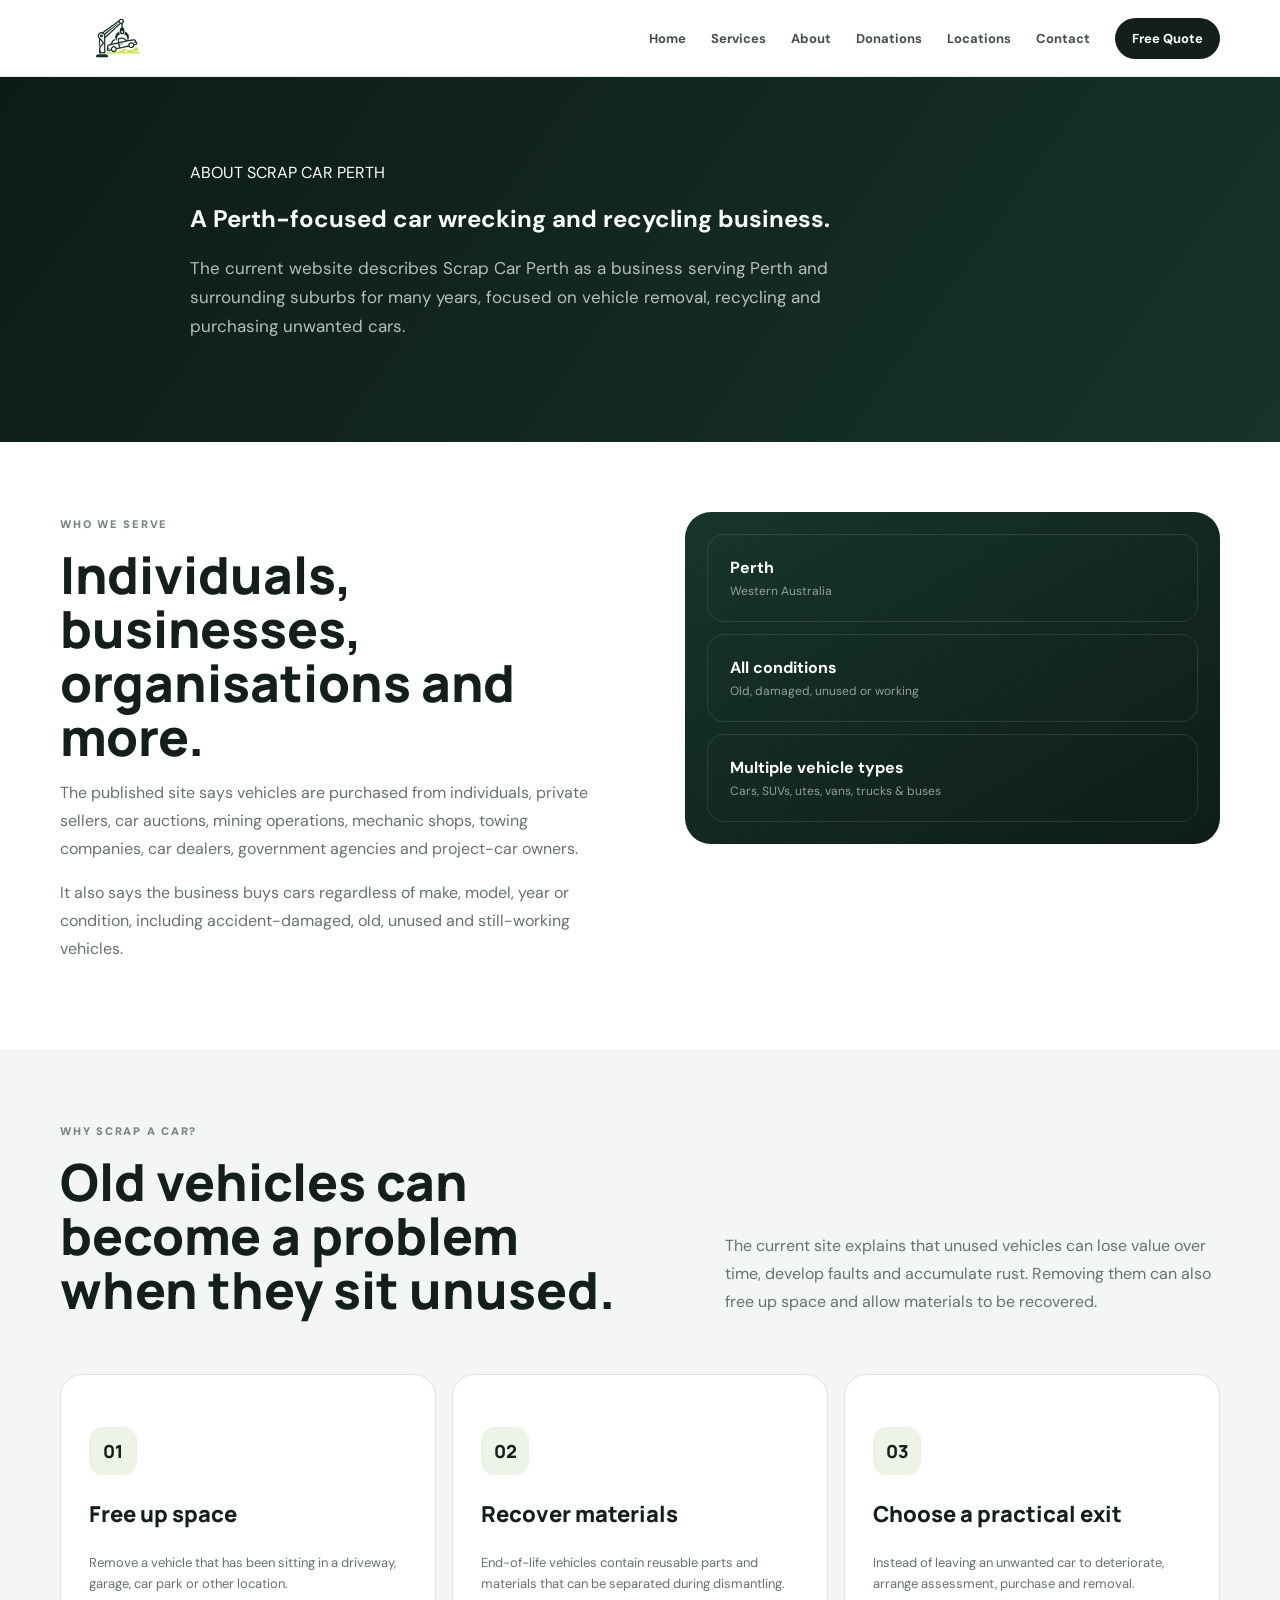
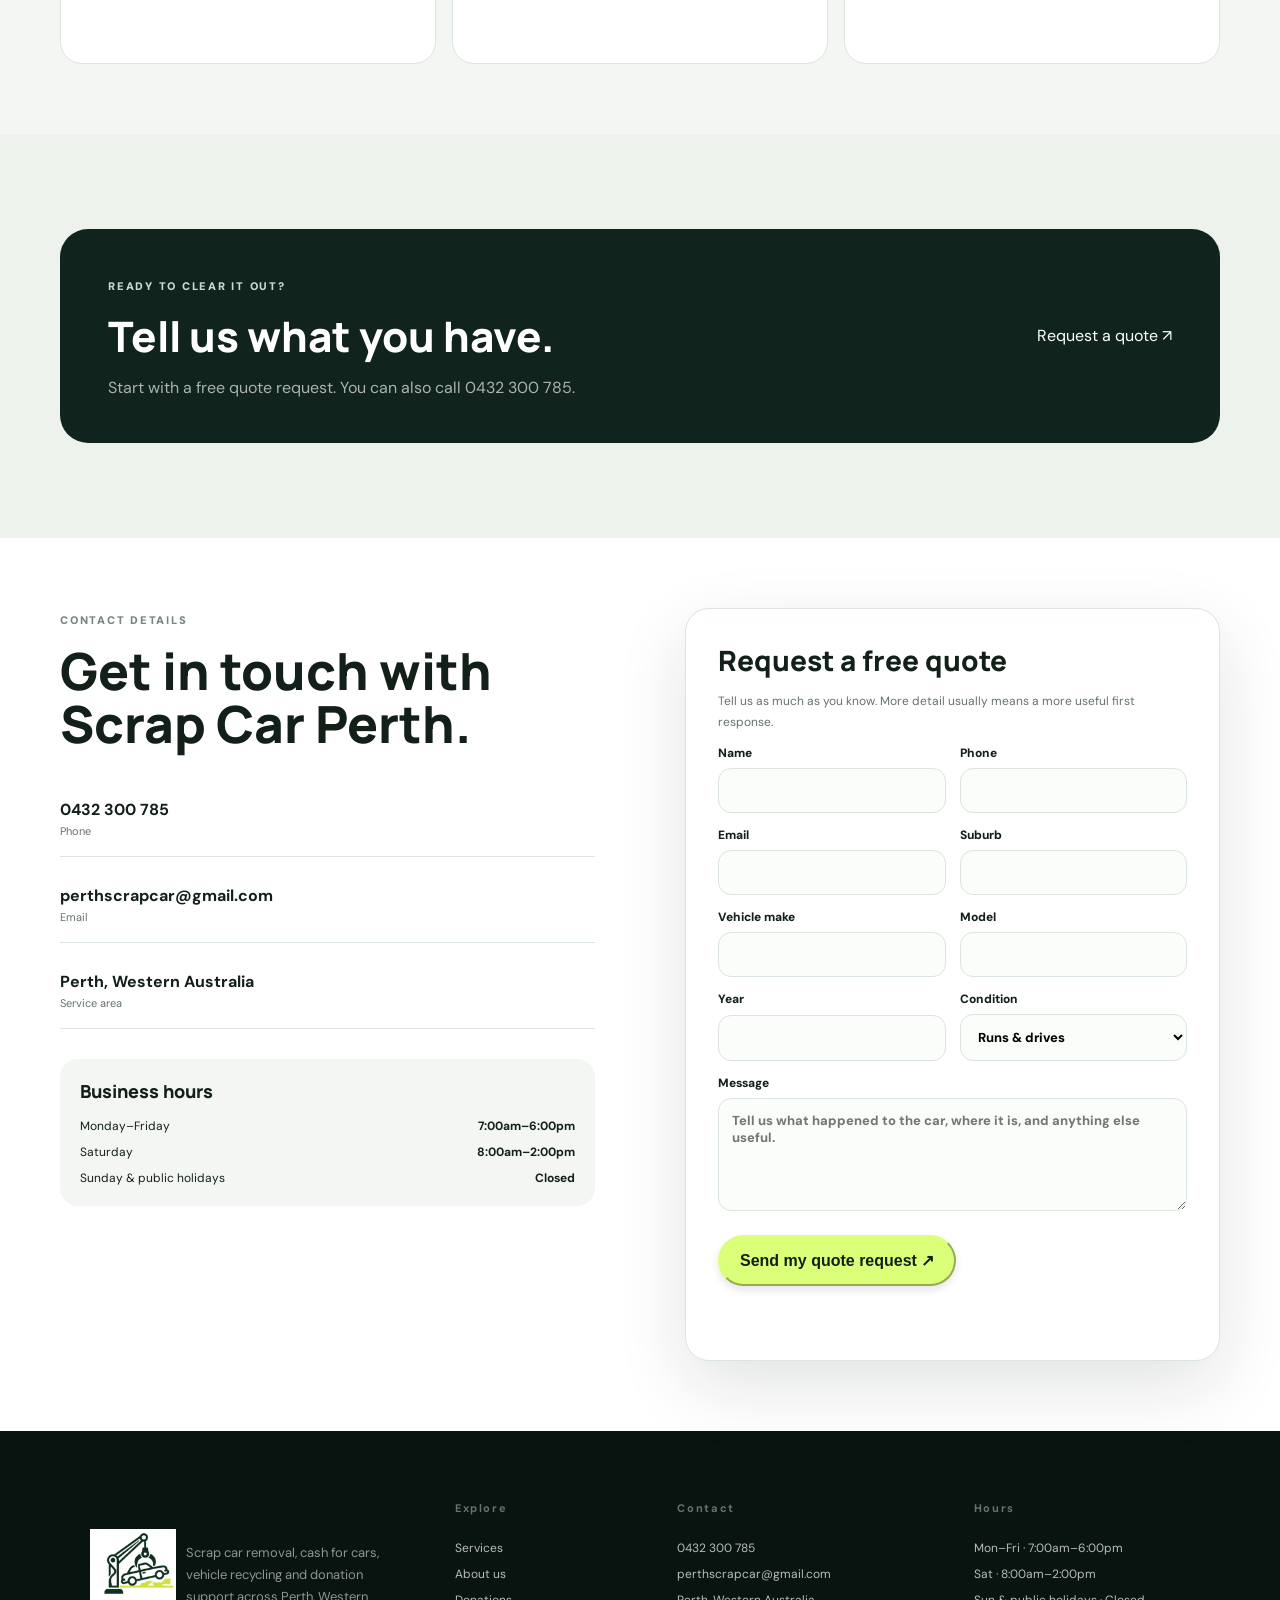
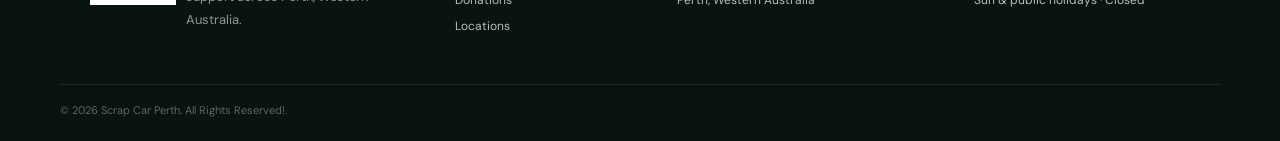
==== commit 88524973: "-" ====
--- a/about.html
+++ b/about.html
@@ -159,7 +159,7 @@
                     holidays · Closed</span>
             </div>
         </div>
-        <div class="container footer-bottom"><span>© 2026 Scrap Car Perth. Redesign concept.</div>
+        <div class="container footer-bottom"><span>© 2026 Scrap Car Perth. All Rights Reserved!.</div>
     </footer>
     <div class="toast" id="toast"></div>
     <script src="script.js"></script>
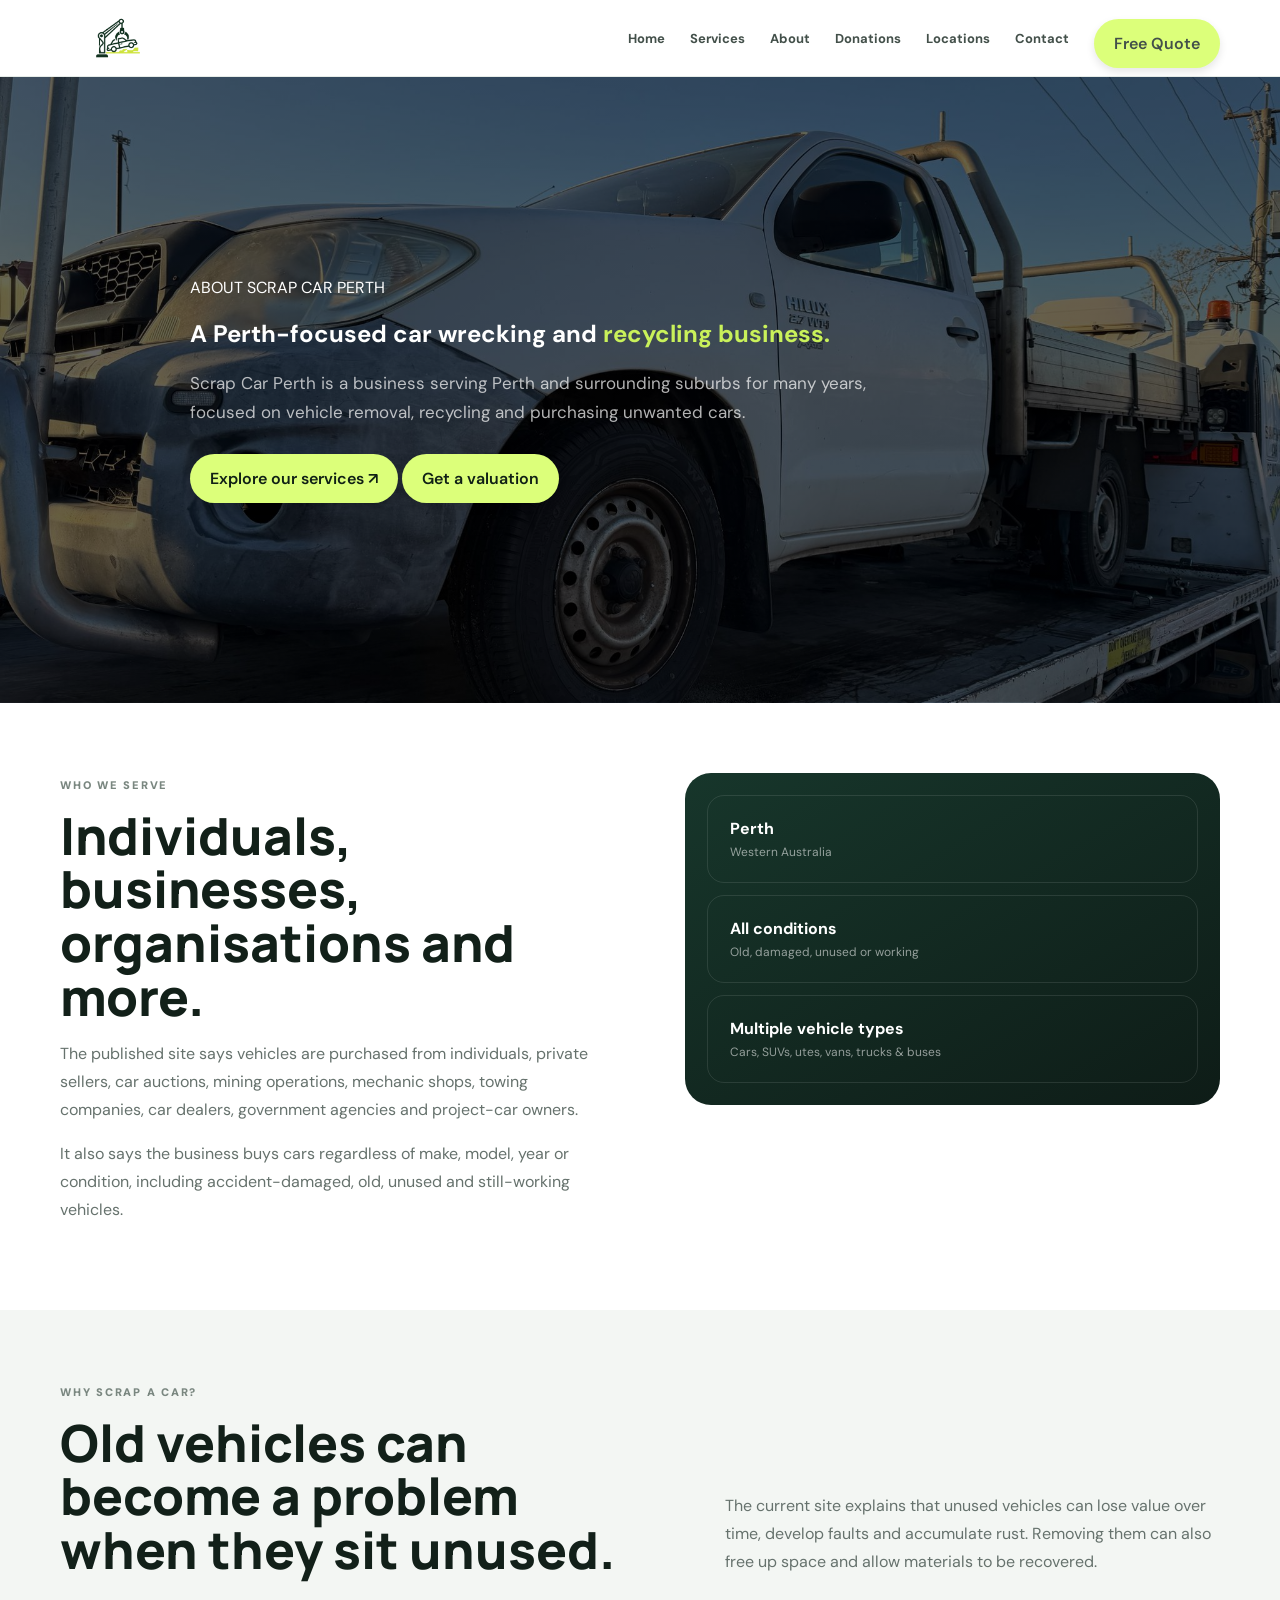
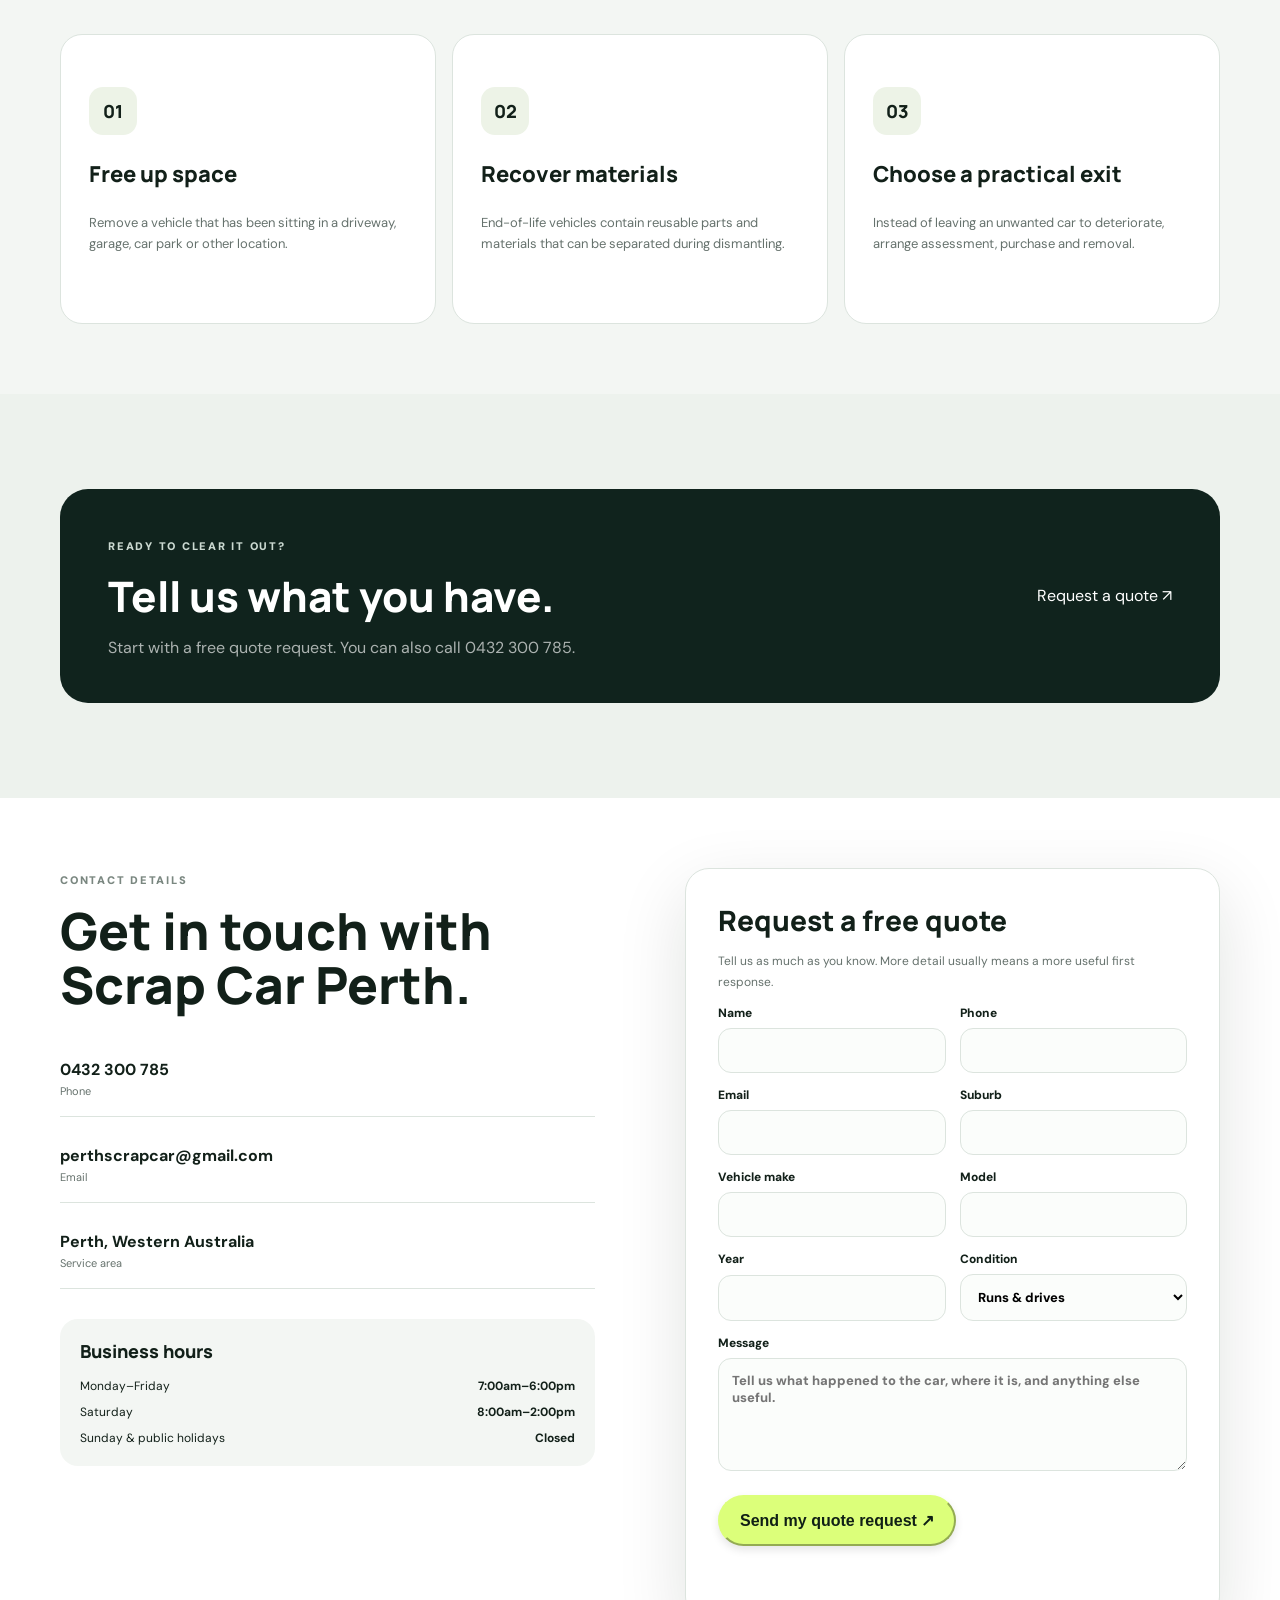
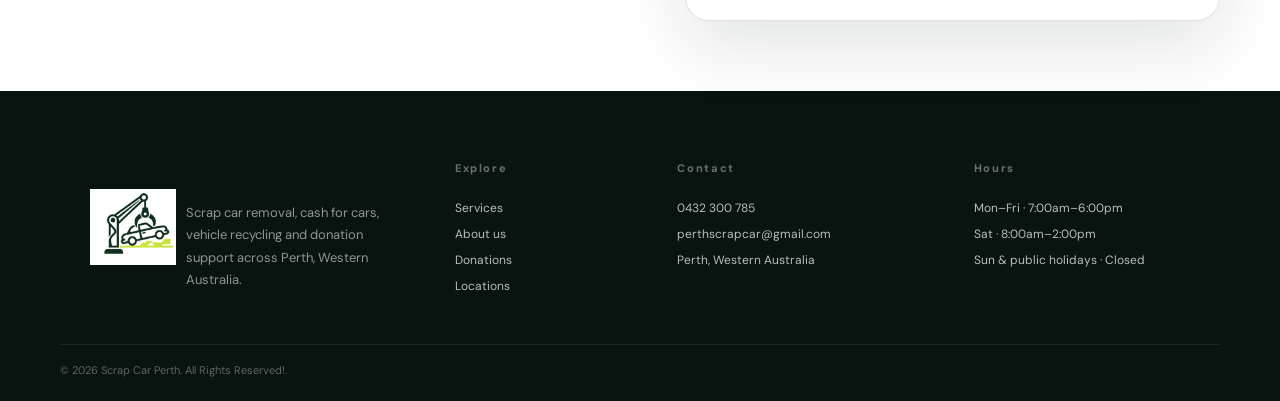
==== commit 8689af9a: "console" ====
--- a/about.html
+++ b/about.html
@@ -24,15 +24,19 @@
 
             <nav class="nav"><a href="index.html">Home</a><a href="services.html">Services</a><a
                     href="about.html">About</a><a href="donations.html">Donations</a><a
-                    href="locations.html">Locations</a><a href="contact.html">Contact</a><a class="nav-cta"
+                    href="locations.html">Locations</a><a href="contact.html">Contact</a><a class="btn btn-primary submit-btn btn-outline""
                     href="contact.html#quote">Free Quote</a></nav>
         </div>
     </header>
-    <section class="page-hero compact-hero">
-        <div class="container page-hero-inner"><span class="kicker">ABOUT SCRAP CAR PERTH</span>
-            <h1>A Perth-focused car wrecking and recycling business.</h1>
-            <p>The current website describes Scrap Car Perth as a business serving Perth and surrounding suburbs for
-                many years, focused on vehicle removal, recycling and purchasing unwanted cars.</p>
+    <section class="page-hero compact-hero" style="--bg:url('images/about1.jpg')">
+        <div class="container hero-content page-hero-inner">
+            <span class="kicker">ABOUT SCRAP CAR PERTH</span>
+            <h1>A Perth-focused car wrecking and <em>recycling business.</em></h1>
+            <p>Scrap Car Perth is a business serving Perth and surrounding suburbs for many years, focused on vehicle removal, recycling and purchasing unwanted cars.</p>
+            <div class="hero-actions">
+                <a class="btn btn-primary submit-btn" href="services.html">Explore our services <span>↗</span></a>
+                <a class="btn btn-primary submit-btn btn-outline" href="contact.html#quote">Get a valuation</a>
+            </div>
         </div>
     </section>
     <section class="section">
--- a/styles.css
+++ b/styles.css
@@ -121,18 +121,21 @@
     color: var(--ink)
 }
 
-.nav-cta {
+/* .nav-cta {
     padding: 12px 17px;
     border-radius: 999px;
     background: var(--ink) !important;
-    color: #fff !important
+    color: #102015 !important;
+    background: #dcff7a !important;
+    border-color: #dcff7a !important;
 }
 
 .nav-cta:hover{
     background: #dcff7a !important;
-    border-color: #102015 !important;
-    color: #102015 !important;
-}
+    background: #102015 !important;
+    color: #dcff7a !important;
+} */
+
 .menu-toggle {
     display: none;
     background: none;
@@ -1608,4 +1611,21 @@
     .donation-home {
         flex-direction: column;
     }
+}
+.page-hero {
+    /* Pulls the inline background variable and adds a dark overlay for text readability */
+    background-image: linear-gradient(rgba(0, 0, 0, 0.6), rgba(0, 0, 0, 0.6)), var(--bg);
+    background-size: cover;
+    background-position: center;
+    background-repeat: no-repeat;
+    
+    /* Adjust padding to match your slider height */
+    padding: 200px 0; 
+    color: #fff;
+}
+
+/* Ensure the typography matches the home page */
+.page-hero h1 em {
+    font-style: normal;
+    color: var(--primary-color, #c9f15a); /* Adjust to your brand accent color */
 }
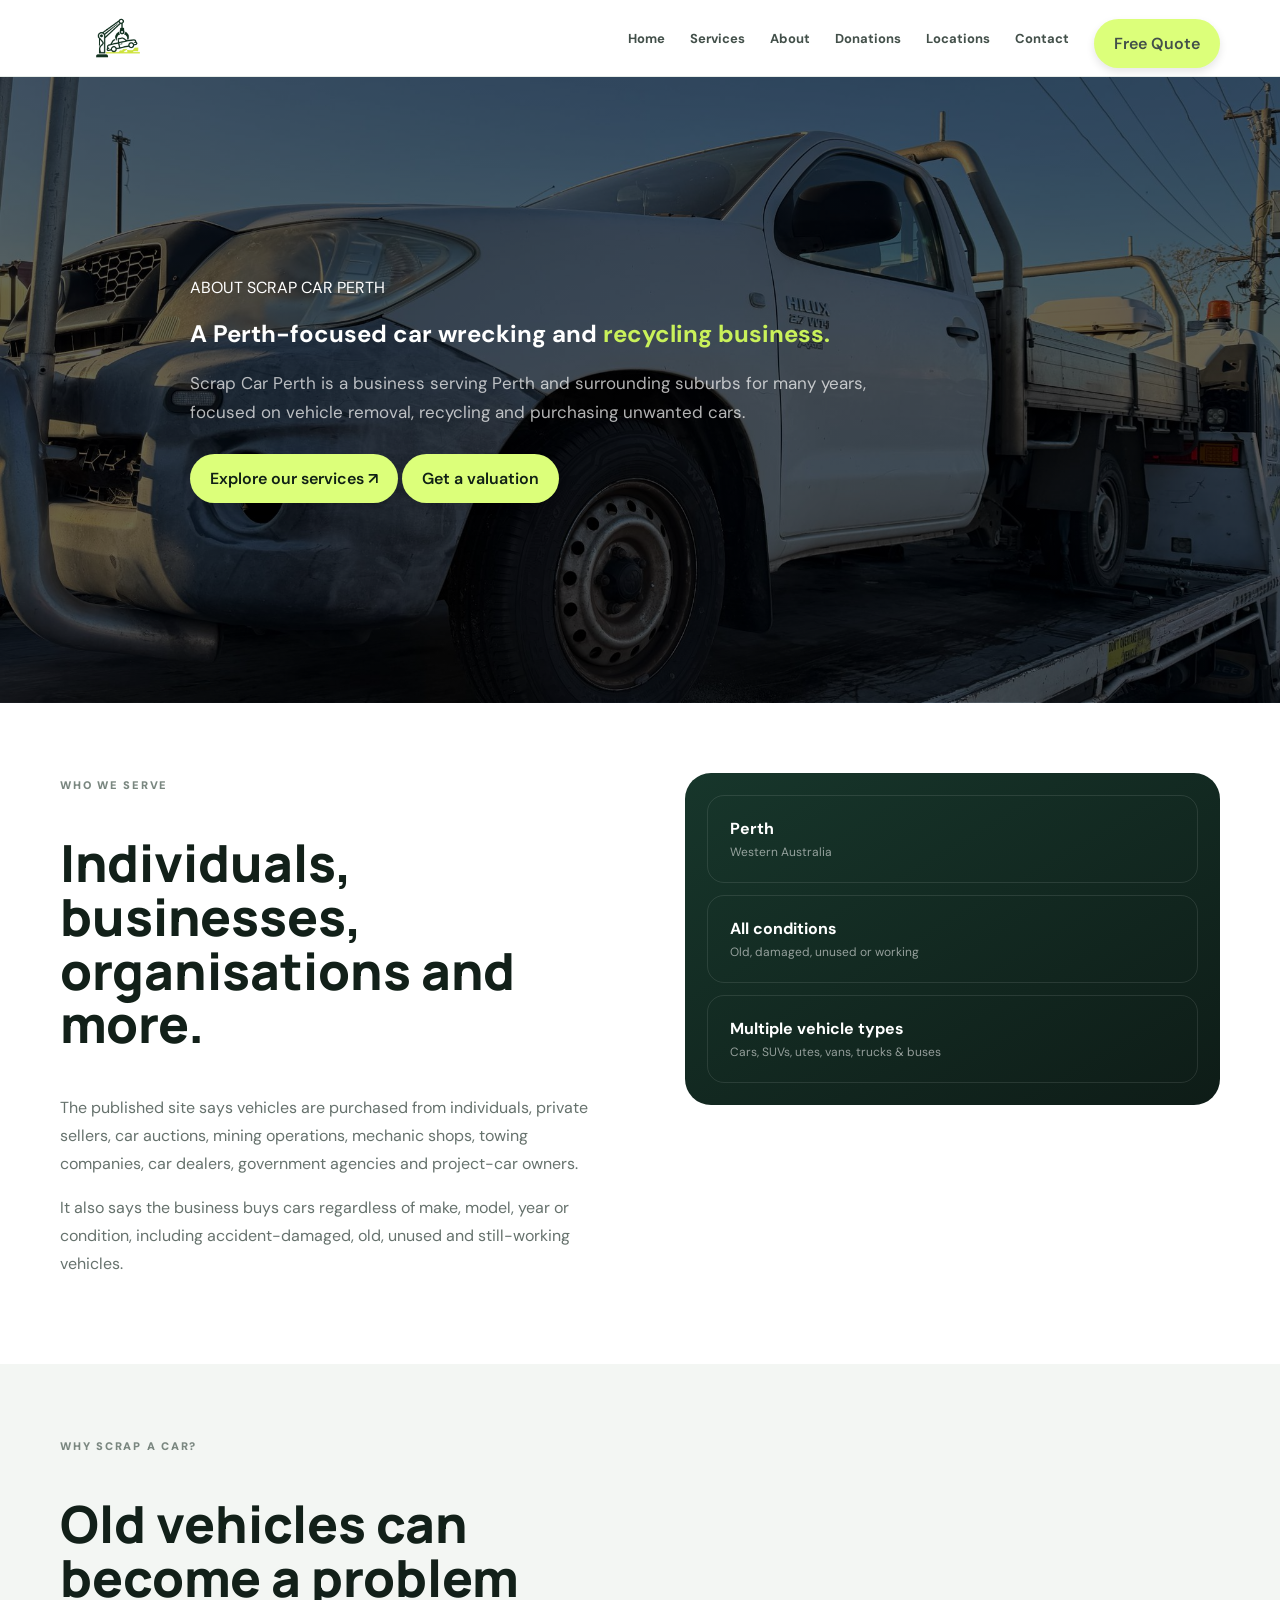
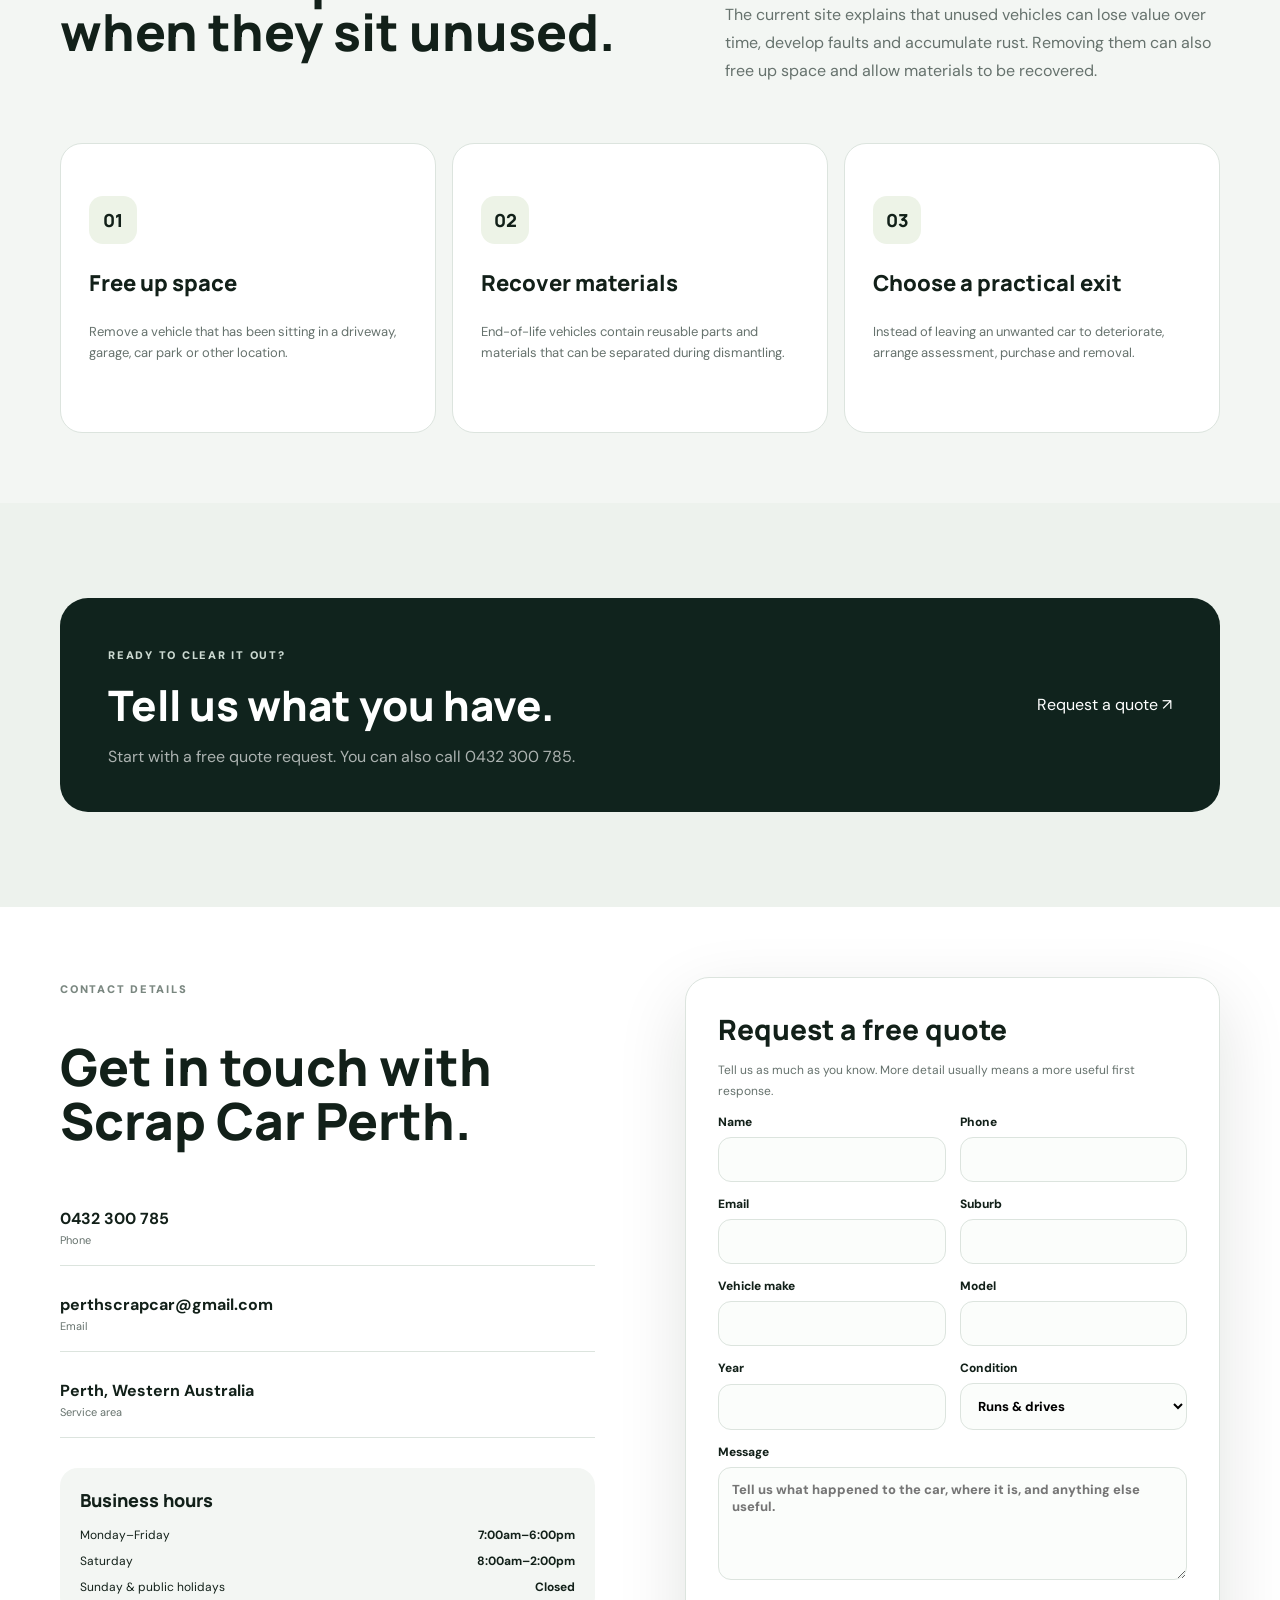
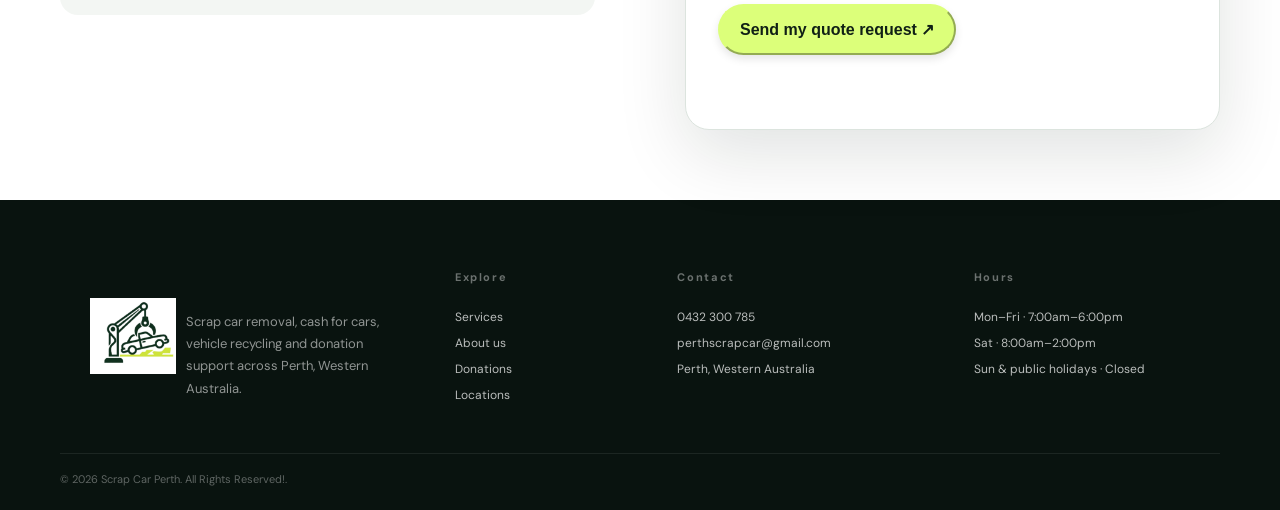
==== commit 04fd9f7d: "favicon2" ====
--- a/about.html
+++ b/about.html
@@ -12,6 +12,7 @@
         rel="stylesheet">
     <link rel="stylesheet" href="styles.css">
     <title>About | Scrap Car Perth</title>
+    <link rel="icon" type="image/png" href="images/logo2.png">
 </head>
 
 <body>
--- a/styles.css
+++ b/styles.css
@@ -592,7 +592,7 @@
 .about-layout h2,
 .donation-copy h2 {
     font: 800 clamp(36px, 4vw, 55px)/1.05 Manrope;
-    margin: 15px 0
+    /* margin: 15px 0 */
 }
 
 .section-head p,
@@ -1628,4 +1628,69 @@
 .page-hero h1 em {
     font-style: normal;
     color: var(--primary-color, #c9f15a); /* Adjust to your brand accent color */
+}
+/* =========================================================
+   DONATION STORY SECTION FIX
+========================================================= */
+
+.donation-feature {
+    min-height: 500px;
+    border-radius: 30px;
+    background: radial-gradient(circle at 30% 30%, rgba(201, 241, 90, .2), transparent 35%), linear-gradient(145deg, #17382b, #0c1712);
+    color: #fff;
+    padding: 46px; /* <-- UNCOMMENTED so content doesn't hit the edges */
+    display: flex;
+    flex-direction: column;
+    justify-content: space-between; /* Pushes image to top, text to bottom */
+    overflow: hidden;
+}
+
+/* Constrains the image so it doesn't break the layout */
+/* .heart-large {
+    width: 100%;
+    margin-bottom: 30px;
+}
+
+.heart-large img {
+    width: 100%;
+    max-width: 320px; /* Adjust this to make the image bigger/smaller 
+    height: auto;
+    border-radius: 12px;
+    display: block;
+}
+
+.donation-feature span {
+    color: var(--lime);
+    font-size: 11px;
+    letter-spacing: .16em;
+    font-weight: 900;
+    display: block;
+    margin-bottom: 12px;
+}
+
+.donation-feature h2 {
+    font: 800 36px/1.1 Manrope, sans-serif;
+    max-width: 520px;
+    margin: 0;
+}
+
+.donation-copy {
+    display: flex;
+    flex-direction: column;
+    justify-content: center;
+    padding-top: 0;
+} */
+
+.donation-copy p {
+    margin-bottom: 20px;
+}
+
+.donation-copy p:last-child {
+    margin-bottom: 0;
+} */
+.donation-image {
+    width: 50%;
+    height: auto;
+    border-radius: 12px;
+    display: block;
 }
